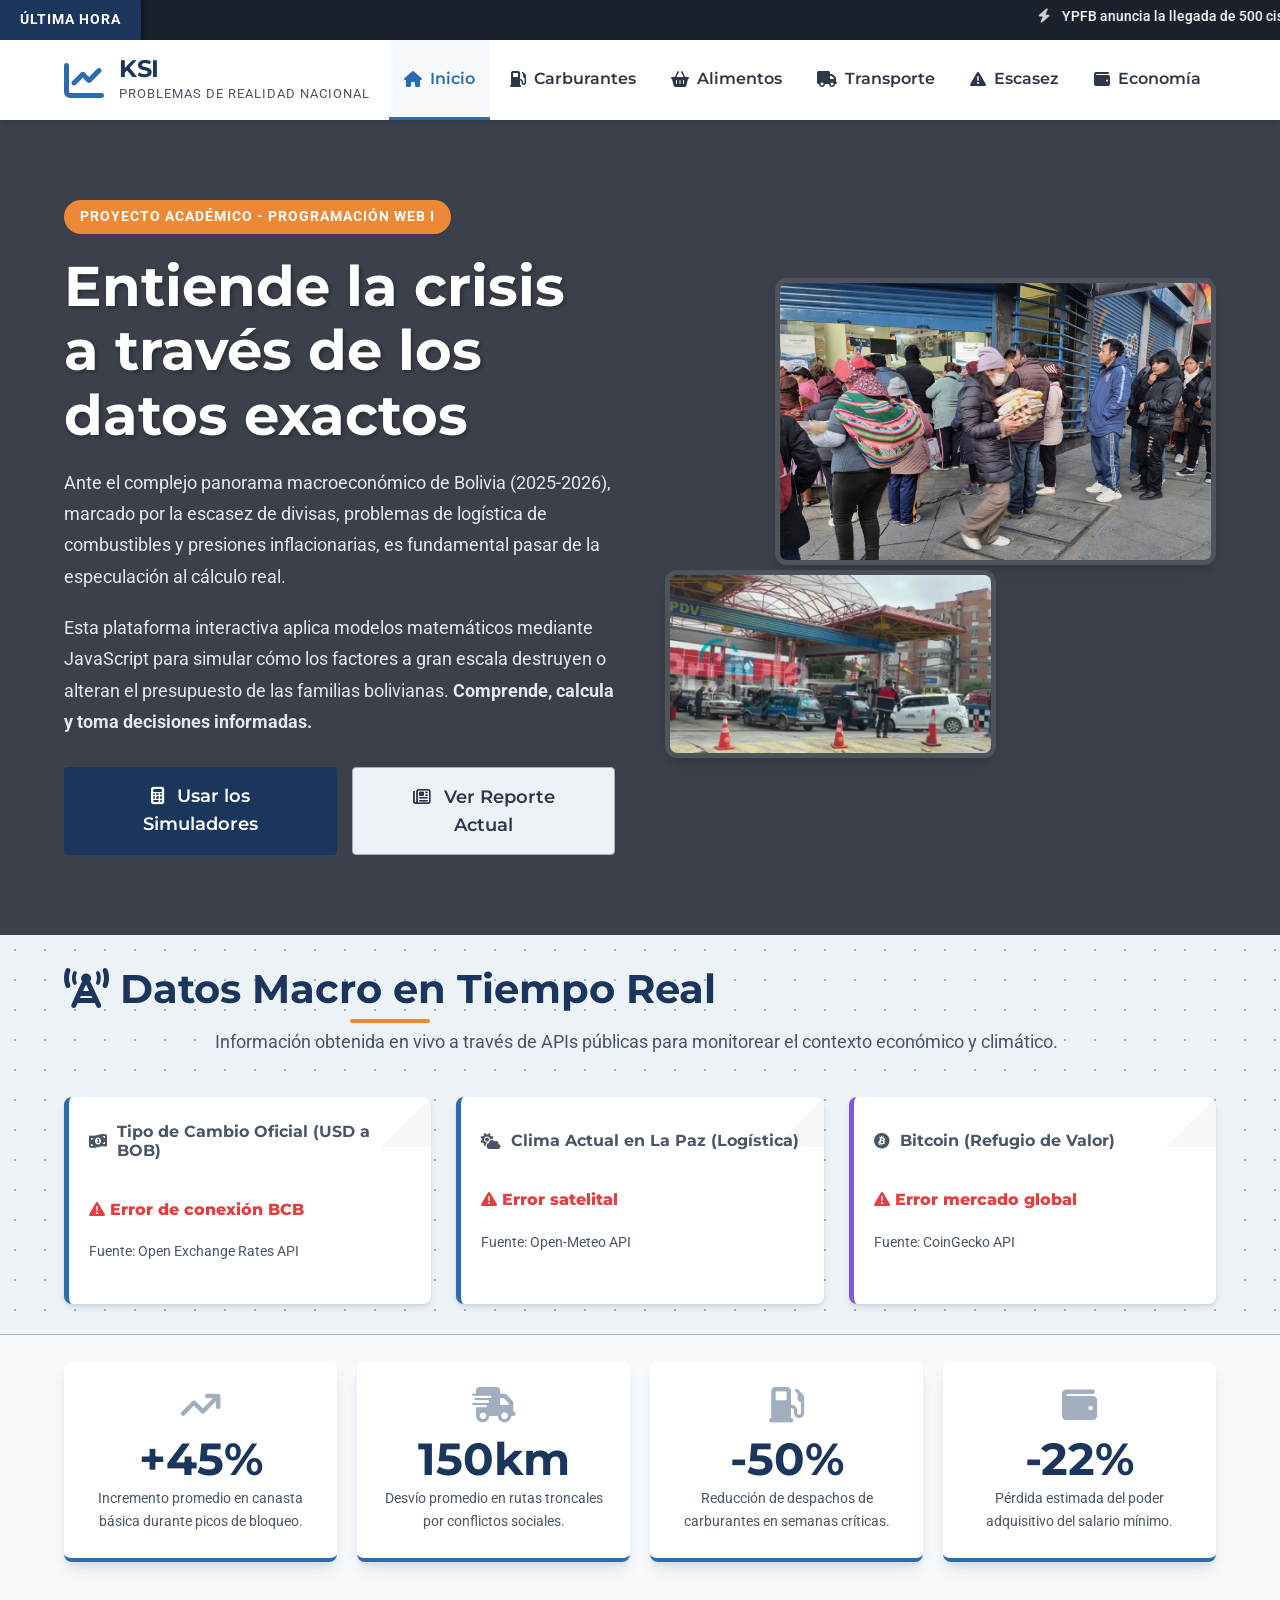
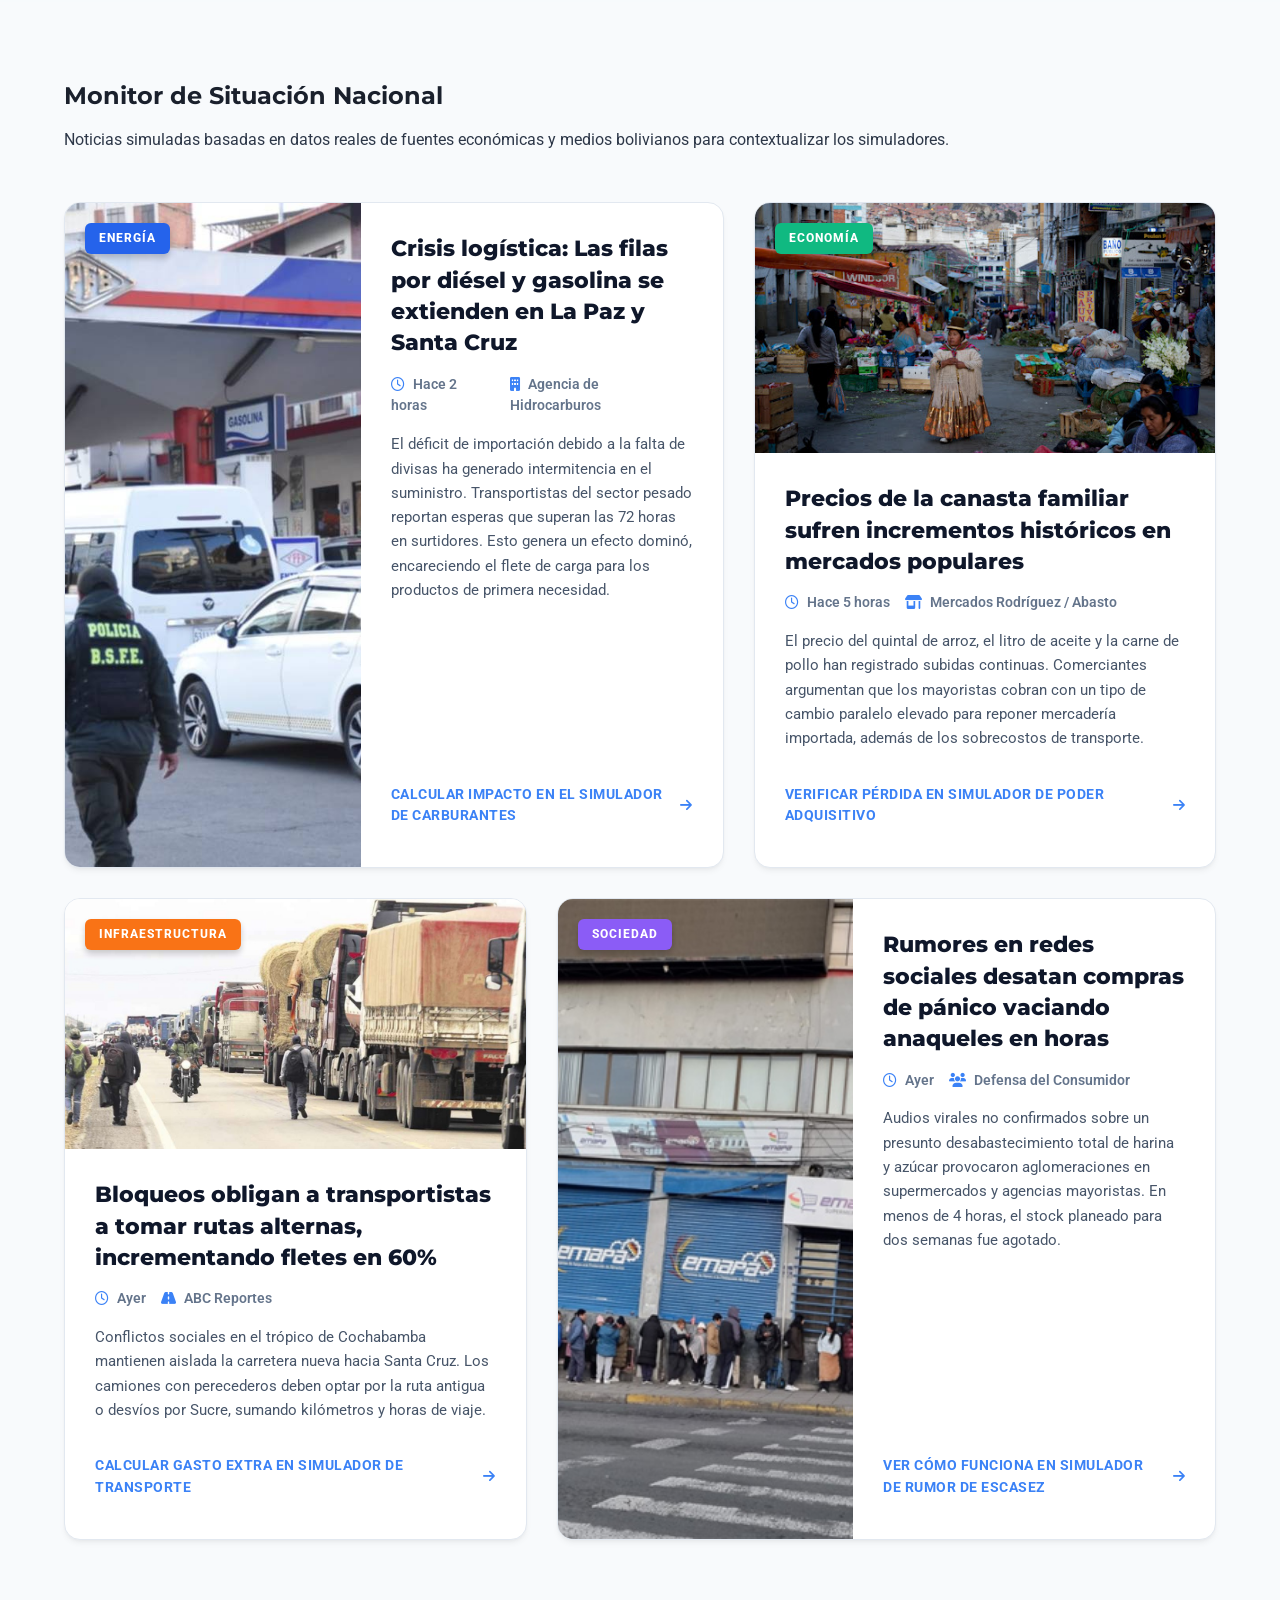
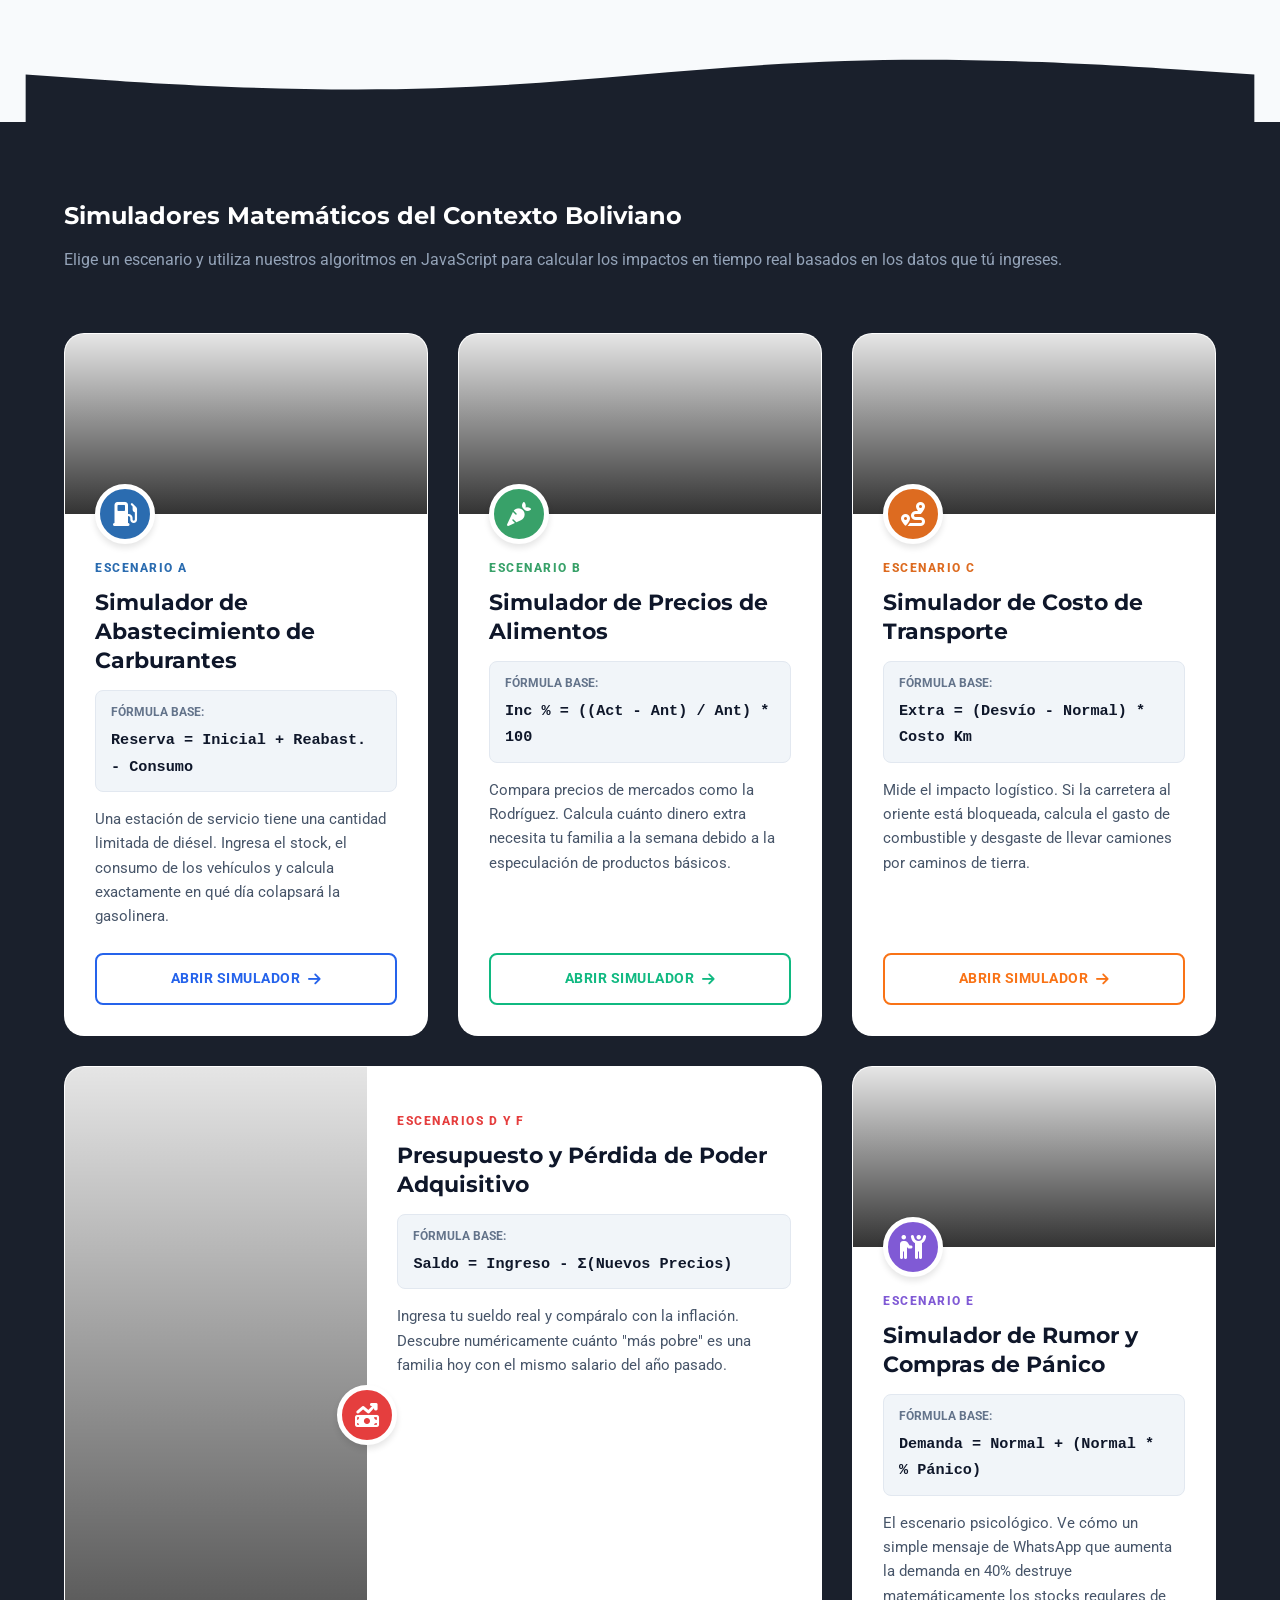
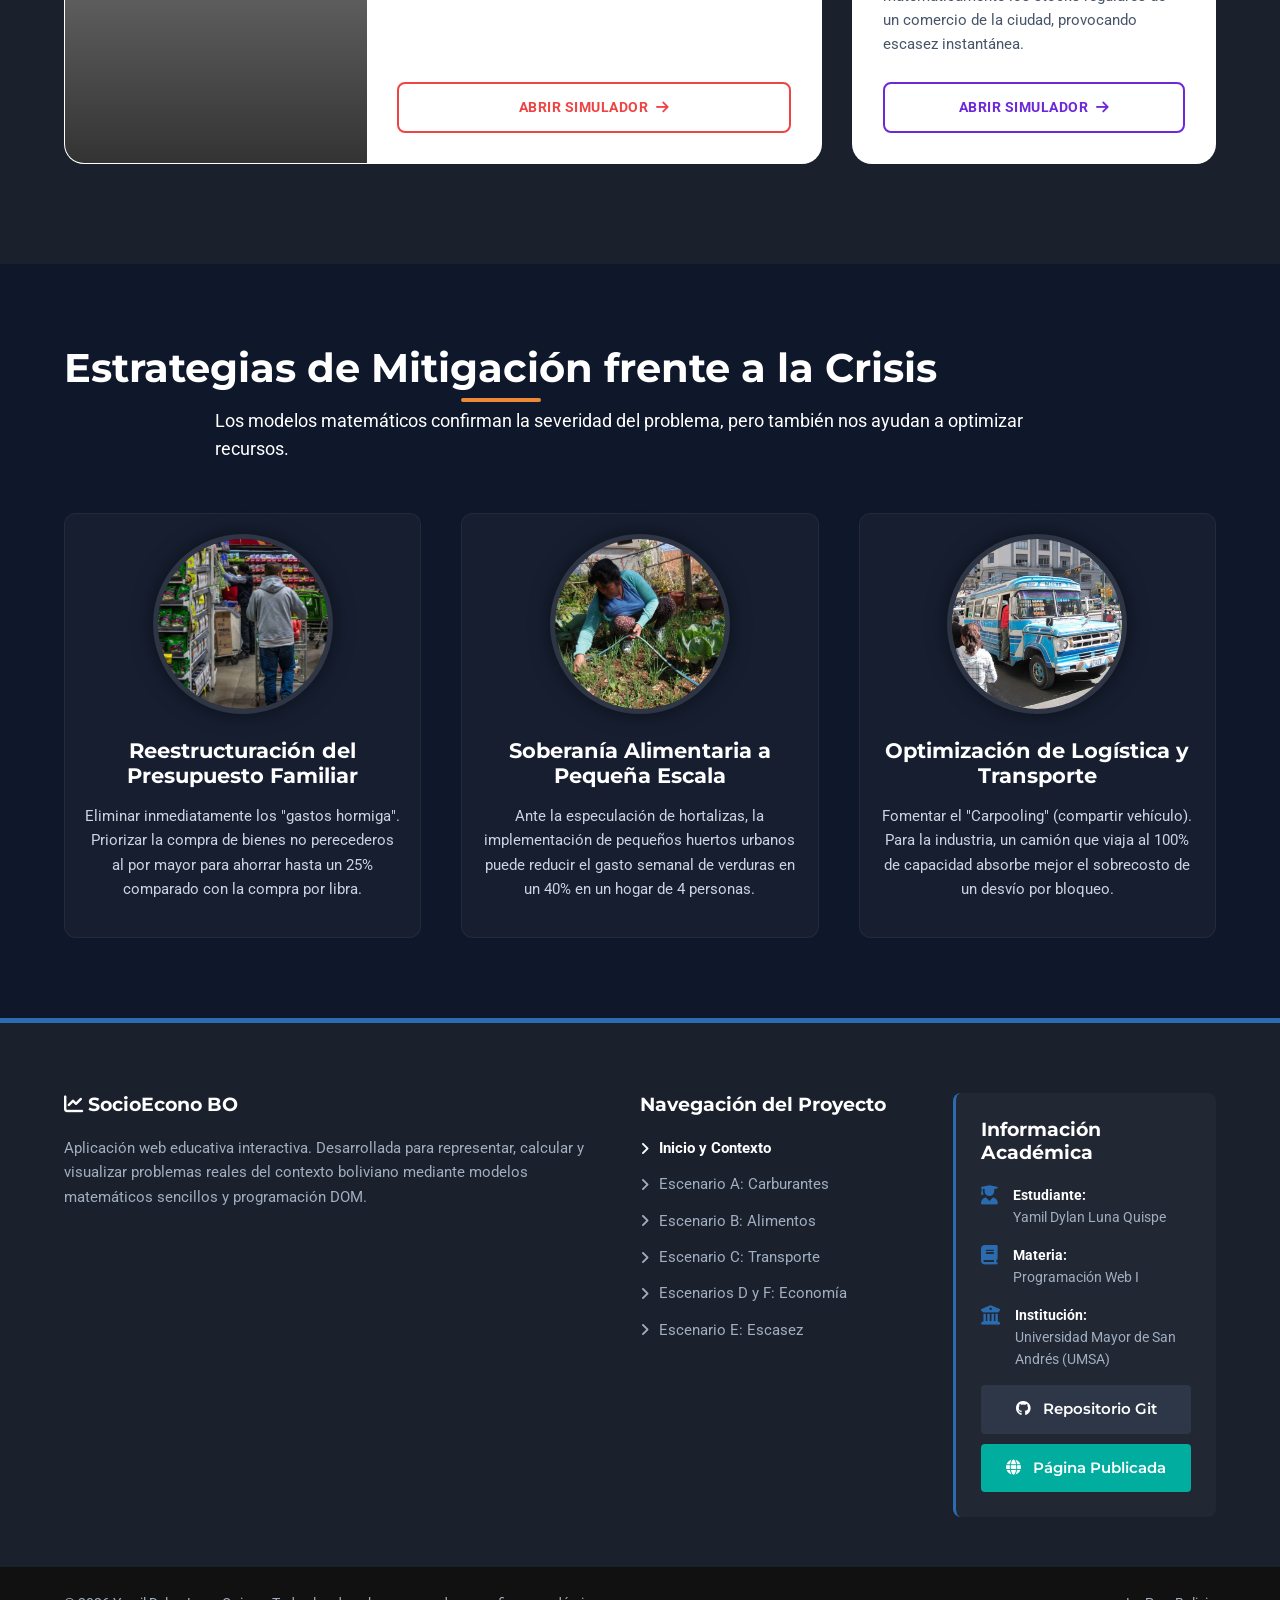
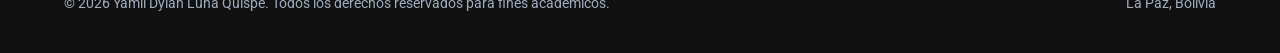
==== index.html @ ad75c2e4 "CODIGO KSI" ====
<!DOCTYPE html>
<html lang="es">
<head>
    <meta charset="UTF-8">
    <meta name="viewport" content="width=device-width, initial-scale=1.0">
    <title>KatariSocioInforma BO | Monitor y Simulador de Crisis Bolivia</title>
    
    <link rel="preconnect" href="https://fonts.googleapis.com">
    <link rel="preconnect" href="https://fonts.gstatic.com" crossorigin>
    <link href="https://fonts.googleapis.com/css2?family=Montserrat:wght@400;600;700;800&family=Roboto:wght@300;400;500;700&display=swap" rel="stylesheet">
    
    <link rel="stylesheet" href="https://cdnjs.cloudflare.com/ajax/libs/font-awesome/6.4.0/css/all.min.css">
    
    <link rel="stylesheet" href="css/estilos.css">
</head>
<body class="bg-fondo-claro">

    <div class="ticker-noticias">
        <div class="ticker-titulo">ÚLTIMA HORA</div>
        <div class="ticker-contenido">
            <marquee behavior="scroll" direction="left" scrollamount="6">
                <span class="ticker-item"><i class="fa-solid fa-bolt"></i> YPFB anuncia la llegada de 500 cisternas en las próximas 48 horas para abastecer el eje troncal.</span>
                <span class="ticker-item"><i class="fa-solid fa-arrow-trend-up"></i> El precio del quintal de arroz supera los 400 Bs en mercados de Santa Cruz y Cochabamba.</span>
                <span class="ticker-item"><i class="fa-solid fa-road-barrier"></i> Reportan 3 puntos de bloqueo en la ruta nueva a Cochabamba, transporte pesado busca desvíos.</span>
                <span class="ticker-item"><i class="fa-solid fa-money-bill-transfer"></i> Brecha cambiaria afecta importación de insumos médicos y tecnológicos en La Paz.</span>
            </marquee>
        </div>
    </div>

    <header class="header-principal">
        <div class="contenedor header-grid">
            <div class="logo-container">
                <i class="fa-solid fa-chart-line logo-icon"></i>
                <div class="logo-text">
                    <h1>KSI</h1>
                    <span>Problemas de Realidad Nacional</span>
                </div>
            </div>
            
            <nav class="nav-principal">
                <button class="menu-toggle" id="menuToggle" aria-label="Abrir menú">
                    <i class="fa-solid fa-bars"></i>
                </button>
                <ul class="nav-lista" id="navLista">
                    <li><a href="index.html" class="activo"><i class="fa-solid fa-house"></i> Inicio</a></li>
                    <li><a href="carburantes.html"><i class="fa-solid fa-gas-pump"></i> Carburantes</a></li>
                    <li><a href="alimentos.html"><i class="fa-solid fa-basket-shopping"></i> Alimentos</a></li>
                    <li><a href="transporte.html"><i class="fa-solid fa-truck"></i> Transporte</a></li>
                    <li><a href="escasez.html"><i class="fa-solid fa-triangle-exclamation"></i> Escasez</a></li>
                    <li><a href="poder_adquisitivo.html"><i class="fa-solid fa-wallet"></i> Economía</a></li>
                </ul>
            </nav>
        </div>
    </header>

    <main>
        <section class="hero-section hero-parallax">
            <div class="hero-overlay"></div>
            <div class="contenedor hero-content">
                <div class="hero-texto text-blanco">
                    <span class="tag-alerta">Proyecto Académico - Programación Web I</span>
                    <h2 class="titulo-gigante">Entiende la crisis a través de los datos exactos</h2>
                    <p class="hero-descripcion">Ante el complejo panorama macroeconómico de Bolivia (2025-2026), marcado por la escasez de divisas, problemas de logística de combustibles y presiones inflacionarias, es fundamental pasar de la especulación al cálculo real.</p>
                    <p class="hero-descripcion">Esta plataforma interactiva aplica modelos matemáticos mediante JavaScript para simular cómo los factores a gran escala destruyen o alteran el presupuesto de las familias bolivianas. <strong>Comprende, calcula y toma decisiones informadas.</strong></p>
                    <div class="hero-botones">
                        <a href="#simuladores" class="btn btn-primario btn-lg"><i class="fa-solid fa-calculator"></i> Usar los Simuladores</a>
                        <a href="#noticias" class="btn btn-secundario btn-lg"><i class="fa-regular fa-newspaper"></i> Ver Reporte Actual</a>
                    </div>
                </div>
                <div class="hero-imagen-compuesta">
                    <img src="img/filasmercados.jpg" alt="filas por alimentos" class="img-hero-principal shadow-lg">
                    <img src="img/filasgasolina.png" alt="Fias de Gasolina" class="img-hero-secundaria shadow-lg">
                </div>
            </div>
        </section>

        <section class="api-section bg-gris-claro py-30">
            <div class="contenedor">
                <div class="section-header">
                    <h2 class="titulo-seccion"><i class="fa-solid fa-tower-cell"></i> Datos Macro en Tiempo Real</h2>
                    <p class="subtitulo-seccion">Información obtenida en vivo a través de APIs públicas para monitorear el contexto económico y climático.</p>
                </div>
                
                <div class="api-dashboard">
                    <div class="api-card" style="border-left-color: var(--color-secundario);">
                        <h4><i class="fa-solid fa-money-bill-1-wave"></i> Tipo de Cambio Oficial (USD a BOB)</h4>
                        <div id="api-divisa" class="api-data" style="color: var(--color-primario);">
                            <span class="api-loading"><i class="fa-solid fa-spinner fa-spin"></i> Conectando con el mercado...</span>
                        </div>
                        <p class="text-small text-muted mt-10">Fuente: Open Exchange Rates API</p>
                    </div>

                    <div class="api-card" style="border-left-color: var(--color-secundario);">
                        <h4><i class="fa-solid fa-cloud-sun"></i> Clima Actual en La Paz (Logística)</h4>
                        <div id="api-clima-lapaz" class="api-data" style="color: var(--color-primario);">
                            <span class="api-loading"><i class="fa-solid fa-spinner fa-spin"></i> Consultando estación...</span>
                        </div>
                        <p class="text-small text-muted mt-10">Fuente: Open-Meteo API</p>
                    </div>

                    <div class="api-card" style="border-left-color: var(--color-escasez);">
                        <h4><i class="fa-brands fa-bitcoin"></i> Bitcoin (Refugio de Valor)</h4>
                        <div id="api-oro" class="api-data" style="color: var(--color-escasez);">
                            <span class="api-loading"><i class="fa-solid fa-spinner fa-spin"></i> Obteniendo cotización...</span>
                        </div>
                        <p class="text-small text-muted mt-10">Fuente: CoinGecko API</p>
                    </div>
                </div>
            </div>
        </section>
        <br>
        <br>
        <br>

        <section class="estadisticas-section">
            <div class="contenedor grid-estadisticas">
                <div class="stat-card">
                    <i class="fa-solid fa-arrow-trend-up stat-icon"></i>
                    <h3 class="stat-numero">+45%</h3>
                    <p class="stat-texto">Incremento promedio en canasta básica durante picos de bloqueo.</p>
                </div>
                <div class="stat-card">
                    <i class="fa-solid fa-truck-fast stat-icon"></i>
                    <h3 class="stat-numero">150km</h3>
                    <p class="stat-texto">Desvío promedio en rutas troncales por conflictos sociales.</p>
                </div>
                <div class="stat-card">
                    <i class="fa-solid fa-gas-pump stat-icon"></i>
                    <h3 class="stat-numero">-50%</h3>
                    <p class="stat-texto">Reducción de despachos de carburantes en semanas críticas.</p>
                </div>
                <div class="stat-card">
                    <i class="fa-solid fa-wallet stat-icon"></i>
                    <h3 class="stat-numero">-22%</h3>
                    <p class="stat-texto">Pérdida estimada del poder adquisitivo del salario mínimo.</p>
                </div>
            </div>
        </section>

        <section id="noticias" class="seccion-noticias-global">
            <div class="contenedor">
                <div class="section-header center-text">
                    <h2 class="titulo-seccion-noticias">Monitor de Situación Nacional</h2>
                    <p class="subtitulo-seccion-noticias">Noticias simuladas basadas en datos reales de fuentes económicas y medios bolivianos para contextualizar los simuladores.</p>
                </div>

                <div class="grid-noticias-index">
                    <article class="card-noticia-index">
                        <div class="noticia-img-wrapper">
                            <img src="img/combustible_filas.jpg" alt="Filas en gasolineras">
                            <span class="badge-noticia badge-energia">Energía</span>
                        </div>
                        <div class="noticia-content-wrapper">
                            <h3 class="noticia-titulo">Crisis logística: Las filas por diésel y gasolina se extienden en La Paz y Santa Cruz</h3>
                            <div class="noticia-meta">
                                <span><i class="fa-regular fa-clock"></i> Hace 2 horas</span>
                                <span><i class="fa-solid fa-building"></i> Agencia de Hidrocarburos</span>
                            </div>
                            <p class="noticia-extracto">El déficit de importación debido a la falta de divisas ha generado intermitencia en el suministro. Transportistas del sector pesado reportan esperas que superan las 72 horas en surtidores. Esto genera un efecto dominó, encareciendo el flete de carga para los productos de primera necesidad.</p>
                            <a href="carburantes.html" class="noticia-link-accion">Calcular impacto en el Simulador de Carburantes <i class="fa-solid fa-arrow-right"></i></a>
                        </div>
                    </article>

                    <article class="card-noticia-index">
                        <div class="noticia-img-wrapper">
                            <img src="img/mercados.jpg" alt="Mercados y alimentos">
                            <span class="badge-noticia badge-economia">Economía</span>
                        </div>
                        <div class="noticia-content-wrapper">
                            <h3 class="noticia-titulo">Precios de la canasta familiar sufren incrementos históricos en mercados populares</h3>
                            <div class="noticia-meta">
                                <span><i class="fa-regular fa-clock"></i> Hace 5 horas</span>
                                <span><i class="fa-solid fa-shop"></i> Mercados Rodríguez / Abasto</span>
                            </div>
                            <p class="noticia-extracto">El precio del quintal de arroz, el litro de aceite y la carne de pollo han registrado subidas continuas. Comerciantes argumentan que los mayoristas cobran con un tipo de cambio paralelo elevado para reponer mercadería importada, además de los sobrecostos de transporte.</p>
                            <a href="poder_adquisitivo.html" class="noticia-link-accion">Verificar pérdida en Simulador de Poder Adquisitivo <i class="fa-solid fa-arrow-right"></i></a>
                        </div>
                    </article>

                    <article class="card-noticia-index">
                        <div class="noticia-img-wrapper">
                            <img src="img/filas_camiones.jpg" alt="Transporte pesado en carretera">
                            <span class="badge-noticia badge-infraestructura">Infraestructura</span>
                        </div>
                        <div class="noticia-content-wrapper">
                            <h3 class="noticia-titulo">Bloqueos obligan a transportistas a tomar rutas alternas, incrementando fletes en 60%</h3>
                            <div class="noticia-meta">
                                <span><i class="fa-regular fa-clock"></i> Ayer</span>
                                <span><i class="fa-solid fa-road"></i> ABC Reportes</span>
                            </div>
                            <p class="noticia-extracto">Conflictos sociales en el trópico de Cochabamba mantienen aislada la carretera nueva hacia Santa Cruz. Los camiones con perecederos deben optar por la ruta antigua o desvíos por Sucre, sumando kilómetros y horas de viaje.</p>
                            <a href="transporte.html" class="noticia-link-accion">Calcular gasto extra en Simulador de Transporte <i class="fa-solid fa-arrow-right"></i></a>
                        </div>
                    </article>

                    <article class="card-noticia-index">
                        <div class="noticia-img-wrapper">
                            <img src="img/filas_emapa.jpg" alt="Compras de supermercado">
                            <span class="badge-noticia badge-sociedad">Sociedad</span>
                        </div>
                        <div class="noticia-content-wrapper">
                            <h3 class="noticia-titulo">Rumores en redes sociales desatan compras de pánico vaciando anaqueles en horas</h3>
                            <div class="noticia-meta">
                                <span><i class="fa-regular fa-clock"></i> Ayer</span>
                                <span><i class="fa-solid fa-users"></i> Defensa del Consumidor</span>
                            </div>
                            <p class="noticia-extracto">Audios virales no confirmados sobre un presunto desabastecimiento total de harina y azúcar provocaron aglomeraciones en supermercados y agencias mayoristas. En menos de 4 horas, el stock planeado para dos semanas fue agotado.</p>
                            <a href="escasez.html" class="noticia-link-accion">Ver cómo funciona en Simulador de Rumor de Escasez <i class="fa-solid fa-arrow-right"></i></a>
                        </div>
                    </article>
                </div>
            </div>
        </section>

        <div class="separador-secciones-onda">
            <svg viewBox="0 0 1440 120" xmlns="http://www.w3.org/2000/svg">
                <path d="M0,64L80,69.3C160,75,320,85,480,80C640,75,800,53,960,48C1120,43,1280,53,1360,58.7L1440,64L1440,120L1360,120C1280,120,1120,120,960,120C800,120,640,120,480,120C320,120,160,120,80,120L0,120Z" fill="#1a202c"></path>
            </svg>
        </div>

        <section id="simuladores" class="seccion-simuladores-global">
            <div class="contenedor">
                <div class="section-header center-text header-simuladores-invertido">
                    <h2 class="titulo-seccion-simuladores">Simuladores Matemáticos del Contexto Boliviano</h2>
                    <p class="subtitulo-seccion-simuladores">Elige un escenario y utiliza nuestros algoritmos en JavaScript para calcular los impactos en tiempo real basados en los datos que tú ingreses.</p>
                </div>

                <div class="grid-simuladores-index">
                    <div class="card-simulador-index hover-azul">
                        <div class="simulador-img-header" style="background-image: url('https://cdn.bolivia.com/sdi/2024/11/13/conoce-que-estaciones-de-servicio-distribuyen-diesel-en-bolivia-1262484.jpg');">
                            <div class="simulador-icono-top bg-azul"><i class="fa-solid fa-gas-pump"></i></div>
                        </div>
                        <div class="simulador-body">
                            <span class="simulador-tag text-azul">Escenario A</span>
                            <h3 class="simulador-titulo">Simulador de Abastecimiento de Carburantes</h3>
                            <div class="simulador-formula">
                                <span>Fórmula base:</span>
                                <code>Reserva = Inicial + Reabast. - Consumo</code>
                            </div>
                            <p class="simulador-descripcion">Una estación de servicio tiene una cantidad limitada de diésel. Ingresa el stock, el consumo de los vehículos y calcula exactamente en qué día colapsará la gasolinera.</p>
                            <a href="carburantes.html" class="btn-simulador-acceder btn-azul-outline">Abrir Simulador <i class="fa-solid fa-arrow-right"></i></a>
                        </div>
                    </div>

                    <div class="card-simulador-index hover-verde">
                        <div class="simulador-img-header" style="background-image: url('https://estaticos.unitel.bo/binrepository/523x299/0c0/0d0/none/246276540/JAMP/imagen-referencial-de-verduras_101-13090091_20250916110644.jpg');">
                            <div class="simulador-icono-top bg-verde"><i class="fa-solid fa-carrot"></i></div>
                        </div>
                        <div class="simulador-body">
                            <span class="simulador-tag text-verde">Escenario B</span>
                            <h3 class="simulador-titulo">Simulador de Precios de Alimentos</h3>
                            <div class="simulador-formula">
                                <span>Fórmula base:</span>
                                <code>Inc % = ((Act - Ant) / Ant) * 100</code>
                            </div>
                            <p class="simulador-descripcion">Compara precios de mercados como la Rodríguez. Calcula cuánto dinero extra necesita tu familia a la semana debido a la especulación de productos básicos.</p>
                            <a href="alimentos.html" class="btn-simulador-acceder btn-verde-outline">Abrir Simulador <i class="fa-solid fa-arrow-right"></i></a>
                        </div>
                    </div>

                    <div class="card-simulador-index hover-naranja">
                        <div class="simulador-img-header" style="background-image: url('https://estaticos.unitel.bo/binrepository/1001x451/117c0/800d450/none/246276540/LSYV/whatsapp-image-2025-10-14-at-06-49_101-13356162_20251014122318.jpg');">
                            <div class="simulador-icono-top bg-naranja"><i class="fa-solid fa-route"></i></div>
                        </div>
                        <div class="simulador-body">
                            <span class="simulador-tag text-naranja">Escenario C</span>
                            <h3 class="simulador-titulo">Simulador de Costo de Transporte</h3>
                            <div class="simulador-formula">
                                <span>Fórmula base:</span>
                                <code>Extra = (Desvío - Normal) * Costo Km</code>
                            </div>
                            <p class="simulador-descripcion">Mide el impacto logístico. Si la carretera al oriente está bloqueada, calcula el gasto de combustible y desgaste de llevar camiones por caminos de tierra.</p>
                            <a href="transporte.html" class="btn-simulador-acceder btn-naranja-outline">Abrir Simulador <i class="fa-solid fa-arrow-right"></i></a>
                        </div>
                    </div>

                    <div class="card-simulador-index hover-rojo">
                        <div class="simulador-img-header" style="background-image: url('https://www.noticiasfides.com/images/news/2019/01/c-3-394149-8D61.jpg');">
                            <div class="simulador-icono-top bg-rojo"><i class="fa-solid fa-money-bill-trend-up"></i></div>
                        </div>
                        <div class="simulador-body">
                            <span class="simulador-tag text-rojo">Escenarios D y F</span>
                            <h3 class="simulador-titulo">Presupuesto y Pérdida de Poder Adquisitivo</h3>
                            <div class="simulador-formula">
                                <span>Fórmula base:</span>
                                <code>Saldo = Ingreso - Σ(Nuevos Precios)</code>
                            </div>
                            <p class="simulador-descripcion">Ingresa tu sueldo real y compáralo con la inflación. Descubre numéricamente cuánto "más pobre" es una familia hoy con el mismo salario del año pasado.</p>
                            <a href="poder_adquisitivo.html" class="btn-simulador-acceder btn-rojo-outline">Abrir Simulador <i class="fa-solid fa-arrow-right"></i></a>
                        </div>
                    </div>

                    <div class="card-simulador-index hover-rojo">
                        <div class="simulador-img-header" style="background-image: url('https://www.latercera.com/resizer/v2/VGO4B2GKS5GGVD6RCVUH47M3ZA.jpg?auth=5804a7878414ad15d31d6f0ec8e99150f530e80ea8829747188b126ea8962de4&smart=true&width=800&height=450&quality=70');">
                            <div class="simulador-icono-top bg-morado"><i class="fa-solid fa-people-robbery"></i></div>
                        </div>
                        <div class="simulador-body">
                            <span class="simulador-tag text-morado">Escenario E</span>
                            <h3 class="simulador-titulo">Simulador de Rumor y Compras de Pánico</h3>
                            <div class="simulador-formula">
                                <span>Fórmula base:</span>
                                <code>Demanda = Normal + (Normal * % Pánico)</code>
                            </div>
                            <p class="simulador-descripcion">El escenario psicológico. Ve cómo un simple mensaje de WhatsApp que aumenta la demanda en 40% destruye matemáticamente los stocks regulares de un comercio de la ciudad, provocando escasez instantánea.</p>
                            <a href="escasez.html" class="btn-simulador-acceder btn-morado-outline">Abrir Simulador <i class="fa-solid fa-arrow-right"></i></a>
                        </div>
                    </div>
                </div>
            </div>
        </section>

        <section class="soluciones-section bg-oscuro text-blanco">
            <div class="contenedor">
                <div class="section-header center-text">
                    <h2 class="titulo-seccion" style="color: white;">Estrategias de Mitigación frente a la Crisis</h2>
                    <p class="subtitulo-seccion" style="color: white;">Los modelos matemáticos confirman la severidad del problema, pero también nos ayudan a optimizar recursos.</p>
                </div>

                <div class="grid-soluciones-detalladas">
                    <div class="solucion-item">
                        <img src="img/ahorro.png" alt="Planificación financiera" class="img-circular">
                        <h4>Reestructuración del Presupuesto Familiar</h4>
                        <p>Eliminar inmediatamente los "gastos hormiga". Priorizar la compra de bienes no perecederos al por mayor para ahorrar hasta un 25% comparado con la compra por libra.</p>
                    </div>

                    <div class="solucion-item">
                        <img src="img/huertos.jpg" alt="Huerto urbano" class="img-circular">
                        <h4>Soberanía Alimentaria a Pequeña Escala</h4>
                        <p>Ante la especulación de hortalizas, la implementación de pequeños huertos urbanos puede reducir el gasto semanal de verduras en un 40% en un hogar de 4 personas.</p>
                    </div>

                    <div class="solucion-item">
                        <img src="img/transporte_compartido.jpg" alt="Transporte alternativo" class="img-circular">
                        <h4>Optimización de Logística y Transporte</h4>
                        <p>Fomentar el "Carpooling" (compartir vehículo). Para la industria, un camión que viaja al 100% de capacidad absorbe mejor el sobrecosto de un desvío por bloqueo.</p>
                    </div>
                </div>
            </div>
        </section>

    </main>

    <footer class="footer-principal">
        <div class="contenedor footer-grid">
            <div class="footer-columna">
                <div class="logo-text">
                    <h3 class="text-blanco"><i class="fa-solid fa-chart-line"></i> SocioEcono BO</h3>
                </div>
                <p>Aplicación web educativa interactiva. Desarrollada para representar, calcular y visualizar problemas reales del contexto boliviano mediante modelos matemáticos sencillos y programación DOM.</p>
            </div>
            
            <div class="footer-columna">
                <h4 class="text-blanco">Navegación del Proyecto</h4>
                <ul class="footer-links">
                    <li><a href="index.html" style="color: var(--color-index); font-weight: bold;"><i class="fa-solid fa-angle-right"></i> Inicio y Contexto</a></li>
                    <li><a href="carburantes.html"><i class="fa-solid fa-angle-right"></i> Escenario A: Carburantes</a></li>
                    <li><a href="alimentos.html"><i class="fa-solid fa-angle-right"></i> Escenario B: Alimentos</a></li>
                    <li><a href="transporte.html"><i class="fa-solid fa-angle-right"></i> Escenario C: Transporte</a></li>
                    <li><a href="poder_adquisitivo.html"><i class="fa-solid fa-angle-right"></i> Escenarios D y F: Economía</a></li>
                    <li><a href="escasez.html"><i class="fa-solid fa-angle-right"></i> Escenario E: Escasez</a></li>
                </ul>
            </div>
            
            <div class="footer-columna caja-creditos">
                <h4 class="text-blanco">Información Académica</h4>
                <div class="credito-item">
                    <i class="fa-solid fa-user-graduate"></i>
                    <div>
                        <strong class="text-blanco">Estudiante:</strong>
                        <p>Yamil Dylan Luna Quispe</p>
                    </div>
                </div>
                <div class="credito-item">
                    <i class="fa-solid fa-book"></i>
                    <div>
                        <strong class="text-blanco">Materia:</strong>
                        <p>Programación Web I</p>
                    </div>
                </div>
                <div class="credito-item">
                    <i class="fa-solid fa-building-columns"></i>
                    <div>
                        <strong class="text-blanco">Institución:</strong>
                        <p>Universidad Mayor de San Andrés (UMSA)</p>
                    </div>
                </div>
                
                <div class="botones-repo mt-15">
                    <a href="https://github.com/tu-usuario/proyecto-web-crisis" target="_blank" class="btn btn-github"><i class="fa-brands fa-github"></i> Repositorio Git</a>
                    <a href="#" class="btn btn-netlify"><i class="fa-solid fa-globe"></i> Página Publicada</a>
                </div>
            </div>
        </div>
        
        <div class="footer-bottom">
            <div class="contenedor flex-between">
                <p>&copy; 2026 Yamil Dylan Luna Quispe. Todos los derechos reservados para fines académicos.</p>
                <p>La Paz, Bolivia</p>
            </div>
        </div>
    </footer>
    
    <script src="js/script.js"></script>
</body>
</html>
---- css/estilos.css ----
/* ==========================================================================
   1. VARIABLES GLOBALES (Design System)
   ========================================================================== */
:root {
    --color-primario: #1a365d;        
    --color-secundario: #2b6cb0;     
    --color-acento: #ed8936;          
    
    --color-carburantes: #2b6cb0;    
    --color-carburantes-claro: #ebf8ff;
    --color-alimentos: #38a169;       
    --color-alimentos-claro: #f0fff4;
    --color-transporte: #dd6b20;      
    --color-transporte-claro: #fffaf0;
    --color-escasez: #805ad5;         
    --color-escasez-claro: #faf5ff;
    --color-economia: #e53e3e;        
    --color-economia-claro: #fff5f5;

    --color-exito: #38a169;
    --color-peligro: #e53e3e;
    --color-alerta: #d69e2e;
    --color-info: #3182ce;
    
    --color-fondo: #f7fafc;
    --color-blanco: #ffffff;
    --color-gris-claro: #edf2f7;
    --color-gris-medio: #a0aec0;
    --color-gris-oscuro: #4a5568;
    --color-texto: #2d3748;
    --color-negro: #1a202c;

    --fuente-principal: 'Roboto', sans-serif;
    --fuente-titulos: 'Montserrat', sans-serif;
    
    --sombra-sm: 0 1px 2px 0 rgba(0, 0, 0, 0.05);
    --sombra-md: 0 4px 6px -1px rgba(0, 0, 0, 0.1), 0 2px 4px -1px rgba(0, 0, 0, 0.06);
    --sombra-lg: 0 10px 15px -3px rgba(0, 0, 0, 0.1), 0 4px 6px -2px rgba(0, 0, 0, 0.05);
    --sombra-xl: 0 20px 25px -5px rgba(0, 0, 0, 0.1), 0 10px 10px -5px rgba(0, 0, 0, 0.04);
    
    --borde-radius-sm: 4px;
    --borde-radius-md: 8px;
    --borde-radius-lg: 12px;
    --borde-radius-xl: 20px;

    --transicion-rapida: all 0.2s ease;
    --transicion-suave: all 0.3s ease-in-out;
}

/* ==========================================================================
   2. RESET Y TIPOGRAFÍA BASE
   ========================================================================== */
*, *::before, *::after {
    margin: 0;
    padding: 0;
    box-sizing: border-box;
}

html {
    scroll-behavior: smooth;
    font-size: 16px;
}

body {
    font-family: var(--fuente-principal);
    color: var(--color-texto);
    background-color: var(--color-fondo);
    line-height: 1.6;
    overflow-x: hidden;
    -webkit-font-smoothing: antialiased;
    -moz-osx-font-smoothing: grayscale;
}

::selection {
    background-color: var(--color-secundario);
    color: var(--color-blanco);
}

h1, h2, h3, h4, h5, h6 {
    font-family: var(--fuente-titulos);
    color: var(--color-negro);
    font-weight: 700;
    line-height: 1.2;
    margin-bottom: 1rem;
}

p {
    margin-bottom: 1rem;
}

a {
    text-decoration: none;
    color: var(--color-secundario);
    transition: var(--transicion-rapida);
}

a:hover {
    color: var(--color-primario);
}

ul {
    list-style: none;
}

img {
    max-width: 100%;
    height: auto;
    display: block;
}

code {
    font-family: Consolas, Monaco, 'Andale Mono', monospace;
    background-color: var(--color-gris-claro);
    padding: 2px 6px;
    border-radius: 4px;
    color: var(--color-primario);
    font-size: 0.9em;
}

/* ==========================================================================
   3. UTILIDADES (Helpers)
   ========================================================================== */
.contenedor {
    width: 90%;
    max-width: 1200px;
    margin: 0 auto;
}

/* Alineación y Texto */
.text-center { text-align: center; }
.text-right { text-align: right; }
.text-left { text-align: left; }
.text-blanco { color: var(--color-blanco); }
.text-muted { color: var(--color-gris-oscuro); }
.text-small { font-size: 0.85rem; }
.font-bold { font-weight: 700; }
.text-tachado { text-decoration: line-through; }

/* Espaciados (Margins & Paddings) */
.mt-5 { margin-top: 5px; }
.mt-10 { margin-top: 10px; }
.mt-15 { margin-top: 15px; }
.mt-20 { margin-top: 20px; }
.mt-30 { margin-top: 30px; }
.mt-40 { margin-top: 40px; }
.mb-5 { margin-bottom: 5px; }
.mb-10 { margin-bottom: 10px; }
.mb-15 { margin-bottom: 15px; }
.mb-20 { margin-bottom: 20px; }
.mb-30 { margin-bottom: 30px; }
.mb-40 { margin-bottom: 40px; }
.p-10 { padding: 10px; }
.p-15 { padding: 15px; }
.p-20 { padding: 20px; }
.p-30 { padding: 30px; }
.py-30 { padding: 30px 0; }

/* Colores de Fondo */
.bg-blanco { background-color: var(--color-blanco); }
.bg-claro { background-color: var(--color-gris-claro); }
.bg-oscuro { background-color: var(--color-negro); }
.bg-primario { background-color: var(--color-primario); }

/* Colores Temáticos (Texto) */
.text-azul { color: var(--color-carburantes); }
.text-verde { color: var(--color-alimentos); }
.text-naranja { color: var(--color-transporte); }
.text-morado { color: var(--color-escasez); }
.text-rojo { color: var(--color-economia); }

/* Colores Temáticos (Fondos Claros) */
.bg-azul-claro { background-color: var(--color-carburantes-claro); }
.bg-verde-claro { background-color: var(--color-alimentos-claro); }
.bg-naranja-claro { background-color: var(--color-transporte-claro); }
.bg-morado-claro { background-color: var(--color-escasez-claro); }
.bg-rojo-claro { background-color: var(--color-economia-claro); }

/* Colores Temáticos (Fondos Sólidos) */
.bg-azul { background-color: var(--color-carburantes); }
.bg-verde { background-color: var(--color-alimentos); }
.bg-naranja { background-color: var(--color-transporte); }
.bg-morado { background-color: var(--color-escasez); }
.bg-rojo { background-color: var(--color-economia); }

/* Colores Temáticos (Fondos Oscuros para Hero) */
.bg-azul-oscuro { background-color: #1a365d; }
.bg-verde-oscuro { background-color: #276749; }
.bg-naranja-oscuro { background-color: #c05621; }
.bg-morado-oscuro { background-color: #553c9a; }
.bg-rojo-oscuro { background-color: #9b2c2c; }

/* Estados Semánticos */
.bg-peligro-claro { background-color: #fed7d7; }
.bg-alerta-claro { background-color: #fefcbf; }
.bg-info-claro { background-color: #ebf8ff; }

/* Bordes y Sombras */
.border-radius { border-radius: var(--borde-radius-md); }
.card-sombra { 
    box-shadow: var(--sombra-md); 
    border-radius: var(--borde-radius-lg); 
}
.shadow-sm { box-shadow: var(--sombra-sm); }
.shadow-md { box-shadow: var(--sombra-md); }
.shadow-lg { box-shadow: var(--sombra-lg); }

.border-top-azul { border-top: 4px solid var(--color-carburantes); }
.border-top-verde { border-top: 4px solid var(--color-alimentos); }
.border-top-naranja { border-top: 4px solid var(--color-transporte); }
.border-top-morado { border-top: 4px solid var(--color-escasez); }
.border-top-rojo { border-top: 4px solid var(--color-economia); }
.border-top-dash { border-top: 1px dashed rgba(0,0,0,0.2); }

.img-responsive { width: 100%; height: auto; display: block; }
.img-rounded { border-radius: var(--borde-radius-md); }
.w-100 { width: 100%; }
.d-block { display: block; }
.d-inline-block { display: inline-block; }

/* ==========================================================================
   4. BOTONES E INTERACCIONES
   ========================================================================== */
.btn {
    display: inline-block;
    padding: 12px 24px;
    font-family: var(--fuente-titulos);
    font-weight: 600;
    text-align: center;
    border-radius: var(--borde-radius-sm);
    cursor: pointer;
    border: none;
    transition: var(--transicion-suave);
    font-size: 1rem;
    text-decoration: none;
}

.btn i { margin-right: 8px; }
.btn-block { display: block; width: 100%; }
.btn-lg { padding: 15px 30px; font-size: 1.1rem; }
.btn-pequeno, .btn-secundario-pequeno { padding: 8px 16px; font-size: 0.9rem; }

.btn-primario {
    background-color: var(--color-primario);
    color: var(--color-blanco);
}
.btn-primario:hover {
    background-color: var(--color-secundario);
    box-shadow: var(--sombra-md);
    transform: translateY(-2px);
    color: var(--color-blanco);
}

.btn-secundario {
    background-color: var(--color-gris-claro);
    color: var(--color-texto);
    border: 1px solid var(--color-gris-medio);
}
.btn-secundario:hover {
    background-color: var(--color-gris-medio);
    color: var(--color-blanco);
}

/* Botones Sólidos Temáticos */
.btn-azul { background-color: var(--color-carburantes); color: white; }
.btn-azul:hover { background-color: #1a365d; transform: translateY(-2px); color: white; }

.btn-verde { background-color: var(--color-alimentos); color: white; }
.btn-verde:hover { background-color: #276749; transform: translateY(-2px); color: white; }

.btn-naranja { background-color: var(--color-transporte); color: white; }
.btn-naranja:hover { background-color: #c05621; transform: translateY(-2px); color: white; }

.btn-morado { background-color: var(--color-escasez); color: white; }
.btn-morado:hover { background-color: #553c9a; transform: translateY(-2px); color: white; }

.btn-rojo { background-color: var(--color-economia); color: white; }
.btn-rojo:hover { background-color: #9b2c2c; transform: translateY(-2px); color: white; }

/* Botones Outline Temáticos */
.btn-outline-azul { border: 2px solid var(--color-carburantes); color: var(--color-carburantes); background: transparent; }
.btn-outline-azul:hover { background: var(--color-carburantes); color: white; }

.btn-outline-verde { border: 2px solid var(--color-alimentos); color: var(--color-alimentos); background: transparent; }
.btn-outline-verde:hover { background: var(--color-alimentos); color: white; }

.btn-outline-naranja { border: 2px solid var(--color-transporte); color: var(--color-transporte); background: transparent; }
.btn-outline-naranja:hover { background: var(--color-transporte); color: white; }

.btn-outline-rojo { border: 2px solid var(--color-economia); color: var(--color-economia); background: transparent; }
.btn-outline-rojo:hover { background: var(--color-economia); color: white; }

/* ==========================================================================
   5. TICKER NOTICIAS (Última Hora Marquee)
   ========================================================================== */
.ticker-noticias {
    background-color: var(--color-negro);
    color: var(--color-blanco);
    display: flex;
    align-items: center;
    height: 40px;
    font-size: 0.9rem;
    overflow: hidden;
}

.ticker-titulo {
    background-color: var(--color-primario); /* Color fallback, se sobreescribe inline */
    padding: 0 20px;
    height: 100%;
    display: flex;
    align-items: center;
    font-weight: bold;
    white-space: nowrap;
    z-index: 2;
    box-shadow: 2px 0 5px rgba(0,0,0,0.5);
    text-transform: uppercase;
    letter-spacing: 1px;
}

.ticker-contenido {
    flex-grow: 1;
    overflow: hidden;
}

.ticker-item {
    margin-right: 50px;
    font-weight: 500;
}

.ticker-item i {
    color: var(--color-blanco);
    margin-right: 8px;
    opacity: 0.8;
}

/* ==========================================================================
   6. CABECERA Y NAVEGACIÓN (Header)
   ========================================================================== */
.header-principal {
    background-color: var(--color-blanco);
    box-shadow: var(--sombra-md);
    position: sticky;
    top: 0;
    z-index: 1000;
}

.header-grid {
    display: flex;
    justify-content: space-between;
    align-items: center;
    height: 80px;
}

.logo-container {
    display: flex;
    align-items: center;
    gap: 15px;
}

.logo-icon {
    font-size: 2.5rem;
    color: var(--color-secundario);
}

.logo-text h1 {
    margin: 0;
    font-size: 1.5rem;
    color: var(--color-primario);
    letter-spacing: -0.5px;
}

.logo-text span {
    font-size: 0.8rem;
    color: var(--color-gris-oscuro);
    display: block;
    text-transform: uppercase;
    letter-spacing: 1px;
}

.nav-principal {
    height: 100%;
}

.nav-lista {
    display: flex;
    height: 100%;
    align-items: center;
    gap: 5px;
}

.nav-lista li {
    height: 100%;
}

.nav-lista a {
    display: flex;
    align-items: center;
    gap: 8px;
    padding: 0 15px;
    height: 100%;
    color: var(--color-texto);
    font-weight: 600;
    font-family: var(--fuente-titulos);
    border-bottom: 3px solid transparent;
}

.nav-lista a:hover, .nav-lista a.activo {
    color: var(--color-secundario);
    border-bottom: 3px solid var(--color-secundario);
    background-color: var(--color-fondo);
}

.menu-toggle {
    display: none;
    background: none;
    border: none;
    font-size: 1.8rem;
    color: var(--color-primario);
    cursor: pointer;
    transition: var(--transicion-rapida);
}

.menu-toggle:focus {
    outline: none;
}

/* ==========================================================================
   7. SECCIÓN HERO (Index y Páginas Internas)
   ========================================================================== */
.hero-section {
    padding: 80px 0;
    background: linear-gradient(135deg, var(--color-fondo) 0%, var(--color-gris-claro) 100%);
    overflow: hidden;
}

.hero-parallax {
    position: relative;
    background-image: url('https://images.unsplash.com/photo-1529400971008-f566de0e6dfc?ixlib=rb-4.0.3&auto=format&fit=crop&w=1920&q=80');
    background-attachment: fixed;
    background-position: center;
    background-repeat: no-repeat;
    background-size: cover;
}

.hero-overlay {
    position: absolute;
    top: 0; left: 0; width: 100%; height: 100%;
    background-color: rgba(26, 32, 44, 0.85); /* Tinte oscuro */
    z-index: 1;
}

.hero-content {
    display: grid;
    grid-template-columns: 1fr 1fr;
    gap: 50px;
    align-items: center;
    position: relative;
    z-index: 2;
}

.tag-alerta {
    display: inline-block;
    background-color: var(--color-acento);
    color: white;
    padding: 6px 16px;
    border-radius: 20px;
    font-size: 0.85rem;
    font-weight: bold;
    margin-bottom: 20px;
    text-transform: uppercase;
    letter-spacing: 1px;
    box-shadow: var(--sombra-sm);
}

.titulo-gigante {
    font-size: 3.5rem;
    line-height: 1.15;
    margin-bottom: 20px;
    color: var(--color-blanco);
    text-shadow: 2px 2px 4px rgba(0,0,0,0.3);
}

.hero-descripcion {
    font-size: 1.15rem;
    color: #e2e8f0;
    margin-bottom: 20px;
    line-height: 1.7;
}

.hero-botones {
    display: flex;
    gap: 15px;
    margin-top: 30px;
}

.hero-imagen-compuesta {
    position: relative;
    height: 500px;
}

.img-hero-principal {
    width: 80%;
    border-radius: var(--borde-radius-lg);
    position: absolute;
    right: 0;
    top: 0;
    border: 5px solid rgba(255,255,255,0.1);
    z-index: 2;
}

.img-hero-secundaria {
    width: 60%;
    border-radius: var(--borde-radius-lg);
    position: absolute;
    left: 0;
    bottom: 20px;
    border: 5px solid rgba(255,255,255,0.1);
    z-index: 3;
}

/* Hero para páginas internas */
.hero-interno {
    padding: 60px 0;
    text-align: center;
    box-shadow: inset 0 -5px 10px rgba(0,0,0,0.1);
}

.hero-interno-flex {
    max-width: 800px;
    margin: 0 auto;
}

.hero-interno h2 {
    font-size: 2.8rem;
    color: var(--color-blanco);
    margin-bottom: 15px;
    text-shadow: 1px 1px 3px rgba(0,0,0,0.3);
}

.hero-interno h2 i {
    opacity: 0.8;
    margin-right: 12px;
}

.hero-interno p {
    font-size: 1.1rem;
    opacity: 0.9;
    line-height: 1.6;
}

/* ==========================================================================
   8. ESTADÍSTICAS RÁPIDAS (Index)
   ========================================================================== */
.estadisticas-section {
    position: relative;
    z-index: 10;
    margin-top: -50px;
    padding-bottom: 40px;
}

.grid-estadisticas {
    display: grid;
    grid-template-columns: repeat(4, 1fr);
    gap: 20px;
}

.stat-card {
    background-color: var(--color-blanco);
    padding: 25px;
    border-radius: var(--borde-radius-md);
    box-shadow: var(--sombra-lg);
    text-align: center;
    border-bottom: 4px solid var(--color-secundario);
    transition: var(--transicion-rapida);
}

.stat-card:hover {
    transform: translateY(-5px);
    box-shadow: var(--sombra-xl);
}

.stat-icon {
    font-size: 2.2rem;
    color: var(--color-gris-medio);
    margin-bottom: 15px;
}

.stat-numero {
    font-size: 2.8rem;
    color: var(--color-primario);
    margin-bottom: 5px;
    line-height: 1;
}

.stat-texto {
    font-size: 0.9rem;
    color: var(--color-gris-oscuro);
    margin: 0;
}

/* ==========================================================================
   9. WIDGETS DE APIs EN TIEMPO REAL
   ========================================================================== */
.api-section {
    border-bottom: 1px solid var(--color-gris-medio);
    background-image: radial-gradient(var(--color-gris-medio) 1px, transparent 1px);
    background-size: 30px 30px;
    background-color: var(--color-gris-claro);
}

.api-dashboard {
    display: grid;
    grid-template-columns: repeat(auto-fit, minmax(280px, 1fr));
    gap: 25px;
    margin-top: 25px;
}

.api-card {
    background: var(--color-blanco);
    padding: 25px 20px;
    border-radius: var(--borde-radius-md);
    box-shadow: var(--sombra-md);
    border-left: 5px solid var(--color-primario); /* Fallback, se sobreescribe */
    display: flex;
    flex-direction: column;
    justify-content: center;
    transition: var(--transicion-rapida);
    position: relative;
    overflow: hidden;
}

.api-card::after {
    content: '';
    position: absolute;
    top: 0; right: 0;
    width: 50px; height: 50px;
    background: linear-gradient(135deg, transparent 50%, rgba(0,0,0,0.03) 50%);
}

.api-card:hover {
    transform: translateY(-3px);
    box-shadow: var(--sombra-lg);
}

.api-card h4 { 
    font-size: 1rem; 
    color: var(--color-gris-oscuro); 
    margin-bottom: 15px; 
    display: flex;
    align-items: center;
    gap: 10px;
}

.api-data { 
    font-size: 2.2rem; 
    font-weight: 800; 
    color: var(--color-primario); 
    font-family: var(--fuente-titulos);
}

.api-loading { 
    color: var(--color-gris-medio); 
    font-style: italic; 
    font-size: 0.9rem; 
    font-weight: 400;
}

/* ==========================================================================
   10. CONTEXTO, NOTICIAS Y ARTÍCULOS DETALLADOS
   ========================================================================== */
.section-header {
    margin-bottom: 40px;
}

.titulo-seccion {
    font-size: 2.5rem;
    color: var(--color-primario);
    position: relative;
    display: inline-block;
    margin-bottom: 15px;
}

.titulo-seccion::after {
    content: '';
    position: absolute;
    bottom: -10px;
    left: 50%;
    transform: translateX(-50%);
    width: 80px;
    height: 4px;
    background-color: var(--color-acento);
    border-radius: 2px;
}

.subtitulo-seccion {
    font-size: 1.1rem;
    color: var(--color-gris-oscuro);
    max-width: 850px;
    margin: 0 auto;
    line-height: 1.6;
}

/* Artículos (Páginas de Simuladores) */
.articulo-detallado {
    border: 1px solid rgba(0,0,0,0.05);
}

.articulo-header {
    margin-bottom: 25px;
    border-bottom: 1px solid var(--color-gris-claro);
    padding-bottom: 15px;
}

.articulo-header h3 {
    font-size: 2.2rem;
    margin-top: 15px;
    color: var(--color-negro);
    letter-spacing: -0.5px;
}

.fecha-articulo {
    color: var(--color-gris-medio);
    font-style: italic;
    font-size: 0.9rem;
}

.grid-2-columnas {
    display: grid;
    grid-template-columns: 1.5fr 1fr;
    gap: 40px;
}

.texto-principal p {
    font-size: 1.05rem;
    line-height: 1.7;
    margin-bottom: 1.2rem;
    color: #334155;
}

/* Citas y Destacados */
.cita-destacada {
    padding: 20px 20px 20px 60px;
    border-left: 5px solid var(--color-gris-medio);
    background-color: var(--color-fondo);
    font-style: italic;
    font-size: 1.15rem;
    color: var(--color-negro);
    position: relative;
    margin: 30px 0;
    border-radius: 0 var(--borde-radius-md) var(--borde-radius-md) 0;
    box-shadow: inset 0 0 10px rgba(0,0,0,0.02);
}

.cita-destacada i.fa-quote-left {
    position: absolute;
    left: 20px;
    top: 25px;
    font-size: 1.8rem;
    color: var(--color-gris-medio);
    opacity: 0.5;
}

.info-box {
    padding: 20px;
    border-radius: var(--borde-radius-md);
    border: 1px solid rgba(0,0,0,0.05);
}

.info-box h4 {
    margin-bottom: 10px;
    display: flex;
    align-items: center;
    gap: 10px;
    font-size: 1.1rem;
}

/* Grid Noticias Index y Relacionadas */
.noticias-section {
    padding: 60px 0;
}

.grid-noticias-extendido {
    display: grid;
    grid-template-columns: repeat(2, 1fr);
    gap: 30px;
    margin-top: 40px;
}

.card-noticia-larga {
    background: var(--color-blanco);
    border-radius: var(--borde-radius-md);
    overflow: hidden;
    box-shadow: var(--sombra-md);
    display: flex;
    flex-direction: column;
    transition: var(--transicion-suave);
    border: 1px solid rgba(0,0,0,0.05);
}

.card-noticia-larga:hover {
    box-shadow: var(--sombra-xl);
    transform: translateY(-5px);
}

.card-img-larga {
    position: relative;
    height: 220px;
    overflow: hidden;
}

.card-img-larga img {
    width: 100%;
    height: 100%;
    object-fit: cover;
    transition: transform 0.5s ease;
}

.card-noticia-larga:hover .card-img-larga img {
    transform: scale(1.08);
}

.badge-categoria {
    position: absolute;
    top: 15px;
    left: 15px;
    padding: 6px 14px;
    border-radius: 20px;
    font-size: 0.8rem;
    font-weight: bold;
    color: white;
    z-index: 2;
    text-transform: uppercase;
    letter-spacing: 0.5px;
    box-shadow: var(--sombra-sm);
}

.categoria-peligro { background-color: var(--color-peligro); }
.categoria-alerta { background-color: var(--color-alerta); color: #1a202c; }
.categoria-info { background-color: var(--color-info); }

.card-body-largo {
    padding: 25px;
    display: flex;
    flex-direction: column;
    flex-grow: 1;
}

.card-body-largo h3 {
    font-size: 1.35rem;
    margin-bottom: 12px;
    line-height: 1.3;
}

.meta-noticia {
    display: flex;
    gap: 15px;
    font-size: 0.85rem;
    color: var(--color-gris-medio);
    margin-bottom: 15px;
    font-weight: 500;
}

.meta-noticia i { margin-right: 5px; }

.card-body-largo p {
    color: var(--color-gris-oscuro);
    margin-bottom: 20px;
    flex-grow: 1;
    font-size: 0.95rem;
}

.link-simulador {
    font-weight: 700;
    display: flex;
    align-items: center;
    gap: 8px;
    margin-top: auto;
    font-size: 0.95rem;
}

.link-simulador i {
    transition: transform 0.2s;
}

.link-simulador:hover i {
    transform: translateX(5px);
}

/* ==========================================================================
   11. MENÚ PRINCIPAL DE SIMULADORES (Grid Cards)
   ========================================================================== */
.simuladores-section {
    padding: 80px 0;
    background-color: var(--color-blanco);
    border-top: 1px solid var(--color-gris-claro);
}

.grid-modulos-complejo {
    display: grid;
    grid-template-columns: repeat(3, 1fr);
    gap: 35px;
    margin-top: 50px;
}

.modulo-tarjeta {
    background: var(--color-fondo);
    border-radius: var(--borde-radius-lg);
    overflow: hidden;
    box-shadow: var(--sombra-md);
    transition: var(--transicion-suave);
    position: relative;
    display: flex;
    flex-direction: column;
    border: 1px solid rgba(0,0,0,0.05);
}

.modulo-tarjeta:hover {
    transform: translateY(-10px);
    box-shadow: var(--sombra-xl);
}

.modulo-header {
    height: 160px;
    position: relative;
    background-size: cover;
    background-position: center;
}

.modulo-header::before {
    content: '';
    position: absolute;
    top: 0; left: 0; width: 100%; height: 100%;
    background: linear-gradient(to bottom, rgba(0,0,0,0.2) 0%, rgba(0,0,0,0.6) 100%);
}

.img-carburantes { background-image: url('https://images.unsplash.com/photo-1545652985-780970bb2a78?ixlib=rb-4.0.3&auto=format&fit=crop&w=600&q=80'); }
.img-alimentos { background-image: url('https://images.unsplash.com/photo-1542838132-92c53300491e?ixlib=rb-4.0.3&auto=format&fit=crop&w=600&q=80'); }
.img-transporte { background-image: url('https://images.unsplash.com/photo-1582490216447-790100f75747?ixlib=rb-4.0.3&auto=format&fit=crop&w=600&q=80'); }
.img-economia { background-image: url('https://images.unsplash.com/photo-1554224155-8d04cb21cd6c?ixlib=rb-4.0.3&auto=format&fit=crop&w=600&q=80'); }
.img-escasez { background-image: url('https://images.unsplash.com/photo-1584473457406-6240486418e9?ixlib=rb-4.0.3&auto=format&fit=crop&w=600&q=80'); }

.modulo-icono-flotante {
    position: absolute;
    bottom: -35px;
    left: 30px;
    width: 70px;
    height: 70px;
    border-radius: 50%;
    display: flex;
    align-items: center;
    justify-content: center;
    font-size: 1.8rem;
    color: white;
    border: 5px solid var(--color-fondo);
    z-index: 2;
    box-shadow: var(--sombra-md);
}

.modulo-cuerpo {
    padding: 45px 30px 30px;
    flex-grow: 1;
    display: flex;
    flex-direction: column;
}

.modulo-etiqueta {
    font-size: 0.8rem;
    text-transform: uppercase;
    font-weight: 800;
    color: var(--color-gris-medio);
    letter-spacing: 1.5px;
    margin-bottom: 10px;
}

.modulo-cuerpo h3 {
    font-size: 1.4rem;
    margin-bottom: 15px;
    line-height: 1.3;
}

.modulo-cuerpo code {
    background-color: var(--color-blanco);
    border: 1px solid var(--color-gris-claro);
    padding: 4px 8px;
    border-radius: 4px;
    font-family: monospace;
    font-size: 0.85rem;
    color: var(--color-negro);
    display: inline-block;
    margin-bottom: 10px;
}

.modulo-desc {
    color: var(--color-gris-oscuro);
    margin-top: 10px;
    margin-bottom: 25px;
    flex-grow: 1;
    font-size: 0.95rem;
}

/* Tarjeta destacada (Escenario E) */
.modulo-tarjeta.destacada {
    grid-column: span 3;
    display: grid;
    grid-template-columns: 1fr 2fr;
}

.modulo-tarjeta.destacada .modulo-header {
    height: 100%;
}

.modulo-tarjeta.destacada .modulo-icono-flotante {
    bottom: 50%;
    transform: translateY(50%);
    right: -35px;
    left: auto;
    border-color: var(--color-blanco);
}

.modulo-tarjeta.destacada .modulo-cuerpo {
    padding: 40px;
    background-color: var(--color-blanco);
}

/* ==========================================================================
   12. INTERFAZ DE SIMULADORES (Formularios y Paneles de Resultados)
   ========================================================================== */

/* Bloque de Instrucciones Step-by-Step */
.instrucciones-simulador {
    border-top: 1px solid var(--color-gris-claro);
    border-bottom: 1px solid var(--color-gris-claro);
}

.grid-instrucciones {
    display: grid;
    grid-template-columns: repeat(4, 1fr);
    gap: 20px;
    margin-top: 40px;
}

.instruccion-paso {
    background: var(--color-blanco);
    padding: 30px 20px;
    text-align: center;
    border-radius: var(--borde-radius-md);
    position: relative;
    box-shadow: var(--sombra-sm);
    transition: var(--transicion-rapida);
}

.instruccion-paso:hover {
    box-shadow: var(--sombra-md);
    transform: translateY(-3px);
}

.paso-icono {
    width: 60px;
    height: 60px;
    background-color: var(--color-gris-claro);
    border-radius: 50%;
    display: flex;
    align-items: center;
    justify-content: center;
    font-size: 1.4rem;
    color: var(--color-primario); /* Fallback */
    margin: 0 auto 20px;
    box-shadow: inset 0 0 10px rgba(0,0,0,0.05);
}

.instruccion-paso h4 {
    font-size: 1.15rem;
    margin-bottom: 10px;
}

.instruccion-paso p {
    font-size: 0.9rem;
    color: var(--color-gris-oscuro);
    margin: 0;
    line-height: 1.5;
}

/* Layout del Simulador (Izquierda: Form, Derecha: Resultado) */
.grid-simulador {
    display: grid;
    grid-template-columns: 1fr 1fr;
    gap: 30px;
    align-items: stretch;
}

/* Formulario Estilizado UI */
.formulario-estilizado .form-grupo {
    margin-bottom: 22px;
}

.formulario-estilizado label {
    display: block;
    font-weight: 700;
    margin-bottom: 8px;
    color: var(--color-negro);
    font-family: var(--fuente-titulos);
    font-size: 0.95rem;
}

.formulario-estilizado label i {
    color: var(--color-gris-medio);
    margin-right: 8px;
    width: 16px;
    text-align: center;
}

.formulario-estilizado input[type="number"],
.formulario-estilizado input[type="text"] {
    width: 100%;
    padding: 14px 15px;
    border: 1px solid var(--color-gris-medio);
    border-radius: var(--borde-radius-sm);
    font-family: var(--fuente-principal);
    font-size: 1.05rem;
    transition: var(--transicion-rapida);
    background-color: var(--color-fondo);
    color: var(--color-negro);
}

.formulario-estilizado input:focus {
    outline: none;
    border-color: var(--color-secundario);
    box-shadow: 0 0 0 3px rgba(43, 108, 176, 0.2);
    background-color: var(--color-blanco);
}

/* Validaciones HTML5 Visuales */
.formulario-estilizado input:valid:not(:placeholder-shown) {
    border-color: var(--color-exito);
    background-color: #f0fff4;
}
.formulario-estilizado input:invalid:not(:placeholder-shown) {
    border-color: var(--color-peligro);
    background-color: #fff5f5;
}

.ayuda-input {
    display: block;
    font-size: 0.8rem;
    color: var(--color-gris-oscuro);
    margin-top: 6px;
    font-style: italic;
}

/* Indicadores de Rango (Restricciones Rúbrica) */
.rango-indicador {
    display: inline-block;
    margin-top: 6px;
    font-size: 0.75rem;
    padding: 4px 10px;
    border-radius: 4px;
    font-weight: 600;
    letter-spacing: 0.3px;
}

/* Inputs con ícono a la derecha (Ej. Porcentajes %) */
.input-con-icono {
    position: relative;
}

.input-con-icono input {
    padding-right: 45px;
}

.icono-adicional {
    position: absolute;
    right: 15px;
    top: 50%;
    transform: translateY(-50%);
    color: var(--color-gris-oscuro);
    font-weight: 800;
    font-size: 1.1rem;
}

.grid-2-columnas-form {
    display: grid;
    grid-template-columns: 1fr 1fr;
    gap: 20px;
}

.form-acciones {
    border-top: 1px solid var(--color-gris-claro);
    padding-top: 20px;
}

/* Área de Resultados Dinámicos (DOM) */
.contenedor-resultados {
    min-height: 250px;
    display: flex;
    flex-direction: column;
    justify-content: center;
}

.estado-vacio {
    text-align: center;
    color: var(--color-gris-medio);
    padding: 50px 20px;
    border: 2px dashed var(--color-gris-claro);
    border-radius: var(--borde-radius-md);
    background-color: var(--color-fondo);
}

.estado-vacio p { margin: 0; font-size: 1.05rem; }

.icono-gigante {
    font-size: 4.5rem;
    margin-bottom: 20px;
    opacity: 0.4;
}

/* Clases de Alertas Inyectadas por JS */
.alerta-normal, .alerta-critica, .estado-estable, .estado-alerta, .estado-critico, .tarjeta-comparativa {
    animation: slideInUp 0.4s cubic-bezier(0.175, 0.885, 0.32, 1.275);
}

@keyframes slideInUp {
    from { opacity: 0; transform: translateY(20px); }
    to { opacity: 1; transform: translateY(0); }
}

.lista-resultados {
    margin: 20px 0;
    background: rgba(255,255,255,0.5);
    border-radius: var(--borde-radius-sm);
    padding: 10px;
}

.lista-resultados li {
    padding: 10px 5px;
    border-bottom: 1px solid rgba(0,0,0,0.08);
    display: flex;
    justify-content: space-between;
    font-size: 1.05rem;
}

.lista-resultados li:last-child {
    border-bottom: none;
}

.tabla-resultados-simples td {
    padding: 10px 0;
    font-size: 1.05rem;
}

.caja-fuerte {
    border: 1px solid rgba(0,0,0,0.05);
}

.badge {
    font-weight: 800;
    font-size: 0.9rem;
    letter-spacing: 0.5px;
}

.conclusiones-box {
    background-color: var(--color-fondo);
    padding: 20px;
    border-radius: var(--borde-radius-md);
    border-left: 4px solid var(--color-gris-medio); /* Color fallback */
}
.conclusiones-box h4 {
    margin-bottom: 10px;
    font-size: 1.1rem;
}
.conclusiones-box p { margin: 0; font-size: 0.95rem; line-height: 1.6;}

/* ==========================================================================
   13. TABLAS (Casos de Estudio)
   ========================================================================== */
.casos-estudio {
    border-top: 1px solid var(--color-gris-claro);
    padding-top: 40px;
}

.tabla-responsive {
    overflow-x: auto;
    border-radius: var(--borde-radius-md);
}

.tabla-datos {
    width: 100%;
    border-collapse: collapse;
    background-color: var(--color-blanco);
    text-align: left;
    font-size: 0.95rem;
}

.tabla-datos th, .tabla-datos td {
    padding: 16px 20px;
    border-bottom: 1px solid var(--color-gris-claro);
    vertical-align: middle;
}

.tabla-datos th {
    background-color: var(--color-primario);
    color: var(--color-blanco);
    font-family: var(--fuente-titulos);
    font-weight: 700;
    text-transform: uppercase;
    font-size: 0.85rem;
    letter-spacing: 0.5px;
}

.tabla-datos tbody tr:nth-child(even) {
    background-color: var(--color-fondo);
}

.tabla-datos tbody tr:hover {
    background-color: var(--color-gris-claro);
}

.tabla-datos tfoot td {
    background-color: var(--color-fondo);
    color: var(--color-negro);
    font-style: italic;
    border-top: 3px solid var(--color-gris-medio);
    line-height: 1.6;
}

.fila-alerta td {
    background-color: #fff5f5;
    color: var(--color-economia);
    font-weight: 600;
}

/* Tablas con cabeceras temáticas */
.tabla-azul th { background-color: var(--color-carburantes); }
.tabla-verde th { background-color: var(--color-alimentos); }
.tabla-naranja th { background-color: var(--color-transporte); }
.tabla-morada th { background-color: var(--color-escasez); }
.tabla-roja th { background-color: var(--color-economia); }

/* ==========================================================================
   14. SECCIÓN DE SOLUCIONES (Index)
   ========================================================================== */
.soluciones-section {
    padding: 80px 0;
    background-color: #0f172a; /* Slate oscuro */
}

.grid-soluciones-detalladas {
    display: grid;
    grid-template-columns: repeat(3, 1fr);
    gap: 40px;
    margin-top: 50px;
}

.solucion-item {
    text-align: center;
    padding: 20px;
    background: rgba(255,255,255,0.03);
    border-radius: var(--borde-radius-lg);
    border: 1px solid rgba(255,255,255,0.05);
    transition: var(--transicion-suave);
}

.solucion-item:hover {
    background: rgba(255,255,255,0.08);
    transform: translateY(-5px);
}

.img-circular {
    width: 180px;
    height: 180px;
    border-radius: 50%;
    object-fit: cover;
    margin: 0 auto 25px;
    border: 5px solid rgba(255,255,255,0.1);
    transition: var(--transicion-suave);
    box-shadow: 0 0 20px rgba(0,0,0,0.5);
}

.solucion-item:hover .img-circular {
    transform: scale(1.05);
    border-color: var(--color-acento);
}

.solucion-item h4 {
    color: var(--color-blanco);
    font-size: 1.3rem;
    margin-bottom: 15px;
}

.solucion-item p {
    color: #cbd5e0;
    font-size: 0.95rem;
    line-height: 1.6;
}

/* ==========================================================================
   15. PIE DE PÁGINA (Footer Completo)
   ========================================================================== */
.footer-principal {
    background-color: #1a202c; /* Gray 900 */
    color: var(--color-blanco);
    padding-top: 70px;
    border-top: 5px solid var(--color-secundario);
}

.footer-grid {
    display: grid;
    grid-template-columns: 2fr 1fr 1fr;
    gap: 50px;
    margin-bottom: 50px;
}

.footer-columna h3, .footer-columna h4 {
    color: var(--color-blanco);
    margin-bottom: 20px;
    font-size: 1.2rem;
}

.footer-columna p {
    color: var(--color-gris-medio);
    font-size: 0.95rem;
}

.footer-links li {
    margin-bottom: 12px;
}

.footer-links a {
    color: var(--color-gris-medio);
    display: flex;
    align-items: center;
    gap: 10px;
    font-size: 0.95rem;
}

.footer-links a:hover {
    color: var(--color-blanco);
    transform: translateX(5px);
}

.caja-creditos {
    background-color: rgba(255,255,255,0.03);
    padding: 25px;
    border-radius: var(--borde-radius-md);
    border-left: 3px solid var(--color-secundario);
}

.credito-item {
    display: flex;
    gap: 15px;
    margin-bottom: 15px;
    align-items: flex-start;
}

.credito-item i {
    color: var(--color-secundario);
    font-size: 1.2rem;
    margin-top: 2px;
}

.credito-item strong {
    display: block;
    color: var(--color-blanco);
    font-size: 0.9rem;
}

.credito-item p {
    margin: 0;
    font-size: 0.85rem;
    color: var(--color-gris-medio);
}

.botones-repo {
    display: flex;
    flex-direction: column;
    gap: 10px;
}

.btn-github {
    background-color: #2d3748;
    color: white;
    text-align: center;
    padding: 12px;
    border-radius: var(--borde-radius-sm);
    font-size: 0.95rem;
}

.btn-github:hover { background-color: #000; color: white;}

.btn-netlify {
    background-color: #00ad9f;
    color: white;
    text-align: center;
    padding: 12px;
    border-radius: var(--borde-radius-sm);
    font-size: 0.95rem;
}

.btn-netlify:hover { background-color: #00877c; color: white;}

.footer-bottom {
    background-color: #111;
    padding: 25px 0;
    font-size: 0.9rem;
    color: var(--color-gris-medio);
}

.flex-between {
    display: flex;
    justify-content: space-between;
    align-items: center;
}

/* ==========================================================================
   16. MEDIA QUERIES (Responsive Design)
   ========================================================================== */

/* Tablets y pantallas medianas (max-width: 1024px) */
@media screen and (max-width: 1024px) {
    .grid-estadisticas {
        grid-template-columns: repeat(2, 1fr);
    }
    
    .grid-noticias-extendido {
        grid-template-columns: 1fr;
    }
    
    .grid-modulos-complejo {
        grid-template-columns: repeat(2, 1fr);
    }
    
    .modulo-tarjeta.destacada {
        grid-column: span 2;
    }
    
    .hero-content {
        gap: 30px;
    }
    
    .titulo-gigante {
        font-size: 2.8rem;
    }

    .grid-simulador {
        grid-template-columns: 1fr;
    }
}

/* Móviles y Tablets pequeñas (max-width: 768px) */
@media screen and (max-width: 768px) {
    /* Header y Navegación Móvil */
    .menu-toggle {
        display: block;
    }
    
    .nav-lista {
        display: none;
        flex-direction: column;
        position: absolute;
        top: 80px;
        left: 0;
        width: 100%;
        background-color: var(--color-blanco);
        box-shadow: 0 10px 15px rgba(0,0,0,0.1);
        padding: 20px 0;
        height: auto;
        gap: 15px;
    }
    
    .nav-lista.mostrar-menu {
        display: flex;
    }
    
    .nav-lista a {
        padding: 12px 20px;
        border-bottom: none;
        border-left: 4px solid transparent;
        font-size: 1.1rem;
    }
    
    .nav-lista a:hover, .nav-lista a.activo {
        border-bottom: none;
        border-left: 4px solid var(--color-secundario);
        background-color: var(--color-fondo);
    }

    /* Hero Móvil */
    .hero-content {
        grid-template-columns: 1fr;
        text-align: center;
    }
    
    .hero-botones {
        justify-content: center;
        flex-direction: column;
    }
    
    .hero-imagen-compuesta {
        height: 350px;
        margin-top: 30px;
        display: none; /* Ocultar imagen compleja en móvil para ahorrar espacio */
    }
    
    /* Layouts Generales Móvil */
    .grid-2-columnas {
        grid-template-columns: 1fr;
    }
    
    .imagen-lateral figure {
        margin-top: 30px;
    }
    
    .cita-destacada {
        border-radius: var(--borde-radius-md);
        margin-left: 0;
        padding-left: 45px;
    }

    .grid-modulos-complejo {
        grid-template-columns: 1fr;
    }
    
    .modulo-tarjeta.destacada {
        grid-column: span 1;
        grid-template-columns: 1fr;
    }
    
    .modulo-tarjeta.destacada .modulo-icono-flotante {
        bottom: -35px;
        transform: none;
        right: auto;
        left: 30px;
        border-color: var(--color-fondo);
    }
    
    .modulo-tarjeta.destacada .modulo-cuerpo {
        background-color: transparent;
    }

    .grid-instrucciones {
        grid-template-columns: 1fr 1fr;
    }

    .grid-soluciones-detalladas {
        grid-template-columns: 1fr;
    }

    .api-dashboard {
        grid-template-columns: 1fr;
    }

    /* Footer Móvil */
    .footer-grid {
        grid-template-columns: 1fr;
        gap: 30px;
    }
    
    .flex-between {
        flex-direction: column;
        text-align: center;
        gap: 15px;
    }
}

/* Móviles pequeños (max-width: 480px) */
@media screen and (max-width: 480px) {
    .titulo-gigante {
        font-size: 2.2rem;
    }
    
    .hero-interno h2 {
        font-size: 2rem;
    }

    .grid-estadisticas {
        grid-template-columns: 1fr;
    }
    
    .grid-instrucciones {
        grid-template-columns: 1fr;
    }
    
    .grid-2-columnas-form {
        grid-template-columns: 1fr;
    }
    
    .logo-text h1 {
        font-size: 1.2rem;
    }
    
    .logo-text span {
        display: none;
    }
    
    .card-body-largo {
        padding: 15px;
    }

    .panel-formulario, .panel-resultados {
        padding: 20px 15px;
    }
    
    .btn-lg {
        padding: 12px 20px;
        font-size: 1rem;
    }
}
    

/* ==========================================================================
   17. SCROLLBAR PERSONALIZADO (Webkit - Chrome, Edge, Safari)
   ========================================================================== */
::-webkit-scrollbar {
    width: 10px;
    height: 10px;
}

::-webkit-scrollbar-track {
    background: var(--color-fondo);
}

::-webkit-scrollbar-thumb {
    background: var(--color-gris-medio);
    border-radius: 5px;
}

::-webkit-scrollbar-thumb:hover {
    background: var(--color-primario);
}

/* 18. ADICIONAL */
/* ==========================================================================
   DISEÑO MODULAR EXCLUSIVO: NOTICIAS (GRID ASIMÉTRICO) Y SIMULADORES
   ========================================================================== */

/* --- SECCIÓN 1: NOTICIAS (ESTILO REVISTA DIGITAL) --- */
.seccion-noticias-global {
    padding: 80px 0;
    background-color: #F8FAFC;
    position: relative;
}

.grid-noticias-index {
    display: grid;
    /* Grid asimétrico: Primera fila 2 columnas, segunda fila 2 columnas invertidas o adaptables */
    grid-template-columns: repeat(12, 1fr);
    grid-auto-rows: minmax(320px, auto);
    gap: 30px;
    margin-top: 50px;
}

.card-noticia-index {
    background: #FFFFFF;
    border-radius: 16px;
    overflow: hidden;
    box-shadow: 0 4px 6px -1px rgba(0,0,0,0.05), 0 2px 4px -2px rgba(0,0,0,0.05);
    display: flex;
    flex-direction: column;
    transition: all 0.3s ease;
    border: 1px solid #E2E8F0;
    position: relative;
}

.card-noticia-index:hover {
    transform: translateY(-5px);
    box-shadow: 0 20px 25px -5px rgba(0,0,0,0.1), 0 8px 10px -6px rgba(0,0,0,0.1);
}

/* Distribución específica de las 4 tarjetas en el Grid de 12 columnas */
.card-noticia-index:nth-child(1) { grid-column: span 7; } 
.card-noticia-index:nth-child(2) { grid-column: span 5; } 
.card-noticia-index:nth-child(3) { grid-column: span 5; } 
.card-noticia-index:nth-child(4) { grid-column: span 7; } 

/* Contenedor de Imagen de Noticia */
.noticia-img-wrapper {
    position: relative;
    height: 250px;
    overflow: hidden;
}

/* Para las tarjetas más anchas (1 y 4), la imagen y el contenido van lado a lado en Desktop */
@media (min-width: 1025px) {
    .card-noticia-index:nth-child(1),
    .card-noticia-index:nth-child(4) {
        flex-direction: row;
    }
    .card-noticia-index:nth-child(1) .noticia-img-wrapper,
    .card-noticia-index:nth-child(4) .noticia-img-wrapper {
        width: 45%;
        height: auto;
        min-height: 100%;
    }
    .card-noticia-index:nth-child(1) .noticia-content-wrapper,
    .card-noticia-index:nth-child(4) .noticia-content-wrapper {
        width: 55%;
        justify-content: center;
    }
}

.noticia-img-wrapper img {
    width: 100%;
    height: 100%;
    object-fit: cover;
    transition: transform 0.5s ease;
}

.card-noticia-index:hover .noticia-img-wrapper img {
    transform: scale(1.05);
}

/* Badges Flotantes de Categoría */
.badge-noticia {
    position: absolute;
    top: 20px;
    left: 20px;
    padding: 6px 14px;
    border-radius: 6px;
    font-size: 0.75rem;
    font-weight: 800;
    color: white;
    text-transform: uppercase;
    letter-spacing: 1px;
    z-index: 2;
    box-shadow: 0 4px 6px rgba(0,0,0,0.2);
}

.badge-energia { background-color: #2563EB; } /* Azul */
.badge-economia { background-color: #10B981; } /* Verde */
.badge-infraestructura { background-color: #F97316; } /* Naranja */
.badge-sociedad { background-color: #8B5CF6; } /* Morado */

/* Contenido de Noticia */
.noticia-content-wrapper {
    padding: 30px;
    display: flex;
    flex-direction: column;
    flex-grow: 1;
}

.noticia-titulo {
    font-size: 1.4rem;
    color: #0F172A;
    margin-bottom: 15px;
    line-height: 1.4;
    font-weight: 800;
}

.noticia-meta {
    display: flex;
    gap: 15px;
    font-size: 0.85rem;
    color: #64748B;
    margin-bottom: 15px;
    font-weight: 600;
}

.noticia-meta i {
    color: #3B82F6;
    margin-right: 5px;
}

.noticia-extracto {
    color: #475569;
    font-size: 0.95rem;
    line-height: 1.6;
    margin-bottom: 25px;
    flex-grow: 1;
}

.noticia-link-accion {
    align-self: flex-start;
    font-weight: 700;
    color: #3B82F6;
    display: flex;
    align-items: center;
    gap: 8px;
    text-transform: uppercase;
    font-size: 0.85rem;
    letter-spacing: 0.5px;
    padding: 8px 0;
    border-bottom: 2px solid transparent;
}

.noticia-link-accion i { transition: transform 0.3s ease; }
.noticia-link-accion:hover { color: #1E3A8A; border-bottom-color: #1E3A8A; }
.noticia-link-accion:hover i { transform: translateX(5px); }


/* --- SEPARADOR SVG --- */
.separador-secciones-onda {
    width: 100%;
    line-height: 0;
    background: #F8FAFC;
}
.separador-secciones-onda svg {
    display: block;
    width: 100%;
    height: 8vw;
    min-height: 50px;
    max-height: 120px;
}


/* --- SECCIÓN 2: SIMULADORES (DISEÑO MASONRY / TARJETAS FLOTANTES) --- */
.seccion-simuladores-global {
    padding: 80px 0 100px;
    background-color: #1a202c; 
}

.header-simuladores-invertido .titulo-seccion-simuladores {
    color: #FFFFFF;
}
.header-simuladores-invertido .subtitulo-seccion-simuladores {
    color: #94A3B8;
}

.grid-simuladores-index {
    display: grid;
    /* Grid de 3 columnas iguales */
    grid-template-columns: repeat(3, 1fr);
    gap: 30px;
    margin-top: 60px;
}

/* Tarjeta Base de Simulador */
.card-simulador-index {
    background: #FFFFFF;
    border-radius: 20px;
    overflow: hidden;
    position: relative;
    display: flex;
    flex-direction: column;
    transition: transform 0.4s ease, box-shadow 0.4s ease;
    border: 1px solid rgba(255,255,255,0.1);
}

.card-simulador-index:hover {
    transform: translateY(-10px);
    box-shadow: 0 25px 50px -12px rgba(0,0,0,0.5);
    z-index: 5;
}

/* Layout específico de las tarjetas de simuladores */
.card-simulador-index:nth-child(1) { grid-column: span 1; }
.card-simulador-index:nth-child(2) { grid-column: span 1; }
.card-simulador-index:nth-child(3) { grid-column: span 1; }

/* El 4to elemento (Simulador D y F) ocupa 2 columnas */
.card-simulador-index:nth-child(4) { 
    grid-column: span 2; 
    flex-direction: row; 
}

/* El 5to elemento (Destacado - Escenario E) ocupa 1 columna, pero lo estilizaremos distinto */
.card-simulador-index.card-simulador-destacado {
    grid-column: span 1;
    background: linear-gradient(135deg, #4C1D95 0%, #7C3AED 100%);
    color: white;
    border: none;
}

/* Estilos de las imágenes de cabecera de los simuladores */
.simulador-img-header {
    height: 180px;
    background-size: cover;
    background-position: center;
    position: relative;
}

.simulador-img-header::before {
    content: '';
    position: absolute;
    top: 0; left: 0; right: 0; bottom: 0;
    background: linear-gradient(to bottom, rgba(0,0,0,0.1) 0%, rgba(0,0,0,0.8) 100%);
}

/* Ajuste para la tarjeta 4 (Horizontal) */
@media (min-width: 1025px) {
    .card-simulador-index:nth-child(4) .simulador-img-header {
        width: 40%;
        height: auto;
        min-height: 100%;
    }
    .card-simulador-index:nth-child(4) .simulador-body {
        width: 60%;
        justify-content: center;
    }
}

/* Iconos circulares flotantes */
.simulador-icono-top {
    position: absolute;
    bottom: -30px;
    left: 30px;
    width: 60px;
    height: 60px;
    border-radius: 50%;
    display: flex;
    align-items: center;
    justify-content: center;
    font-size: 1.5rem;
    color: white;
    border: 5px solid #FFFFFF;
    z-index: 2;
    box-shadow: 0 4px 6px rgba(0,0,0,0.1);
}

/* Ajuste ícono tarjeta horizontal (4) */
@media (min-width: 1025px) {
    .card-simulador-index:nth-child(4) .simulador-icono-top {
        bottom: auto;
        top: 50%;
        left: auto;
        right: -30px; /* Sobre el borde de la imagen */
        transform: translateY(-50%);
    }
}

/* Ajuste ícono tarjeta destacada (5) */
.card-simulador-destacado .simulador-icono-top {
    border-color: #4C1D95; /* Mismo color que el fondo de la tarjeta */
}

/* Cuerpo de la tarjeta de simulador */
.simulador-body {
    padding: 45px 30px 30px;
    display: flex;
    flex-direction: column;
    flex-grow: 1;
}

.simulador-tag {
    font-size: 0.75rem;
    text-transform: uppercase;
    font-weight: 800;
    letter-spacing: 1.5px;
    margin-bottom: 10px;
}
.card-simulador-destacado .simulador-tag { color: #DDD6FE; }

.simulador-titulo {
    font-size: 1.4rem;
    color: #0F172A;
    margin-bottom: 15px;
    line-height: 1.3;
}
.card-simulador-destacado .simulador-titulo { color: #FFFFFF; }

.simulador-formula {
    background-color: #F1F5F9;
    padding: 12px 15px;
    border-radius: 8px;
    margin-bottom: 15px;
    border: 1px solid #E2E8F0;
}
.card-simulador-destacado .simulador-formula {
    background-color: rgba(0,0,0,0.2);
    border-color: rgba(255,255,255,0.1);
}

.simulador-formula span {
    display: block;
    font-size: 0.75rem;
    color: #64748B;
    text-transform: uppercase;
    font-weight: bold;
    margin-bottom: 4px;
}
.card-simulador-destacado .simulador-formula span { color: #A78BFA; }

.simulador-formula code {
    font-family: monospace;
    font-size: 0.95rem;
    font-weight: 600;
    color: #0F172A;
    background: transparent;
    padding: 0;
    border: none;
}
.card-simulador-destacado .simulador-formula code { color: #FFFFFF; }

.simulador-descripcion {
    color: #475569;
    font-size: 0.95rem;
    margin-bottom: 25px;
    flex-grow: 1;
}
.card-simulador-destacado .simulador-descripcion { color: #EDE9FE; }

/* Botones de Acción de los Simuladores */
.btn-simulador-acceder {
    display: flex;
    justify-content: center;
    align-items: center;
    padding: 12px;
    border-radius: 8px;
    font-weight: 700;
    font-size: 0.9rem;
    text-transform: uppercase;
    letter-spacing: 0.5px;
    gap: 8px;
    transition: all 0.3s ease;
}

.btn-simulador-acceder i { transition: transform 0.3s; }
.btn-simulador-acceder:hover i { transform: translateX(5px); }

/* Clases Outline Botones */
.btn-azul-outline { border: 2px solid #2563EB; color: #2563EB; }
.btn-azul-outline:hover { background: #2563EB; color: white; }

.btn-verde-outline { border: 2px solid #10B981; color: #10B981; }
.btn-verde-outline:hover { background: #10B981; color: white; }

.btn-naranja-outline { border: 2px solid #F97316; color: #F97316; }
.btn-naranja-outline:hover { background: #F97316; color: white; }

.btn-rojo-outline { border: 2px solid #EF4444; color: #EF4444; }
.btn-rojo-outline:hover { background: #EF4444; color: white; }

.btn-morado-outline { border: 2px solid #6D28D9; color: #6D28D9; }
.btn-morado-outline:hover { background: #6D28D9; color: white; }



/* --- RESPONSIVIDAD ESTRICTA PARA ESTAS DOS SECCIONES --- */

/* Tablets (max-width: 1024px) */
@media screen and (max-width: 1024px) {
    /* Noticias: Vuelve a un layout de 2 columnas simétricas */
    .grid-noticias-index {
        grid-template-columns: repeat(2, 1fr);
    }
    .card-noticia-index:nth-child(n) {
        grid-column: span 1;
        flex-direction: column;
    }
    .card-noticia-index:nth-child(n) .noticia-img-wrapper {
        width: 100%;
        height: 220px;
    }
    .card-noticia-index:nth-child(n) .noticia-content-wrapper {
        width: 100%;
    }

    /* Simuladores: Layout de 2 columnas */
    .grid-simuladores-index {
        grid-template-columns: repeat(2, 1fr);
    }
    /* Tarjeta 1 y 2 arriba */
    .card-simulador-index:nth-child(1),
    .card-simulador-index:nth-child(2) {
        grid-column: span 1;
    }
    /* Tarjeta 3 y 4 horizontales ocupando todo el ancho */
    .card-simulador-index:nth-child(3),
    .card-simulador-index:nth-child(4),
    .card-simulador-index.card-simulador-destacado {
        grid-column: 1 / -1;
        flex-direction: row;
    }
    
    .card-simulador-index:nth-child(3) .simulador-img-header,
    .card-simulador-index.card-simulador-destacado .simulador-img-header {
        width: 40%;
        height: auto;
        min-height: 100%;
    }
    .card-simulador-index:nth-child(3) .simulador-body,
    .card-simulador-index.card-simulador-destacado .simulador-body {
        width: 60%;
        justify-content: center;
    }
    .card-simulador-index:nth-child(3) .simulador-icono-top,
    .card-simulador-index.card-simulador-destacado .simulador-icono-top {
        bottom: auto;
        top: 50%;
        left: auto;
        right: -30px;
        transform: translateY(-50%);
    }
}

/* Móviles (max-width: 768px) */
@media screen and (max-width: 768px) {
    /* Noticias a 1 columna */
    .grid-noticias-index {
        grid-template-columns: 1fr;
    }
    
    /* Simuladores a 1 columna */
    .grid-simuladores-index {
        grid-template-columns: 1fr;
    }
    
    .card-simulador-index:nth-child(n) {
        grid-column: span 1 !important;
        flex-direction: column !important;
    }
    
    .card-simulador-index:nth-child(n) .simulador-img-header {
        width: 100% !important;
        height: 200px !important;
    }
    
    .card-simulador-index:nth-child(n) .simulador-body {
        width: 100% !important;
        padding: 40px 25px 25px !important;
    }
    
    .card-simulador-index:nth-child(n) .simulador-icono-top {
        top: auto !important;
        bottom: -30px !important;
        right: auto !important;
        left: 25px !important;
        transform: none !important;
    }
}
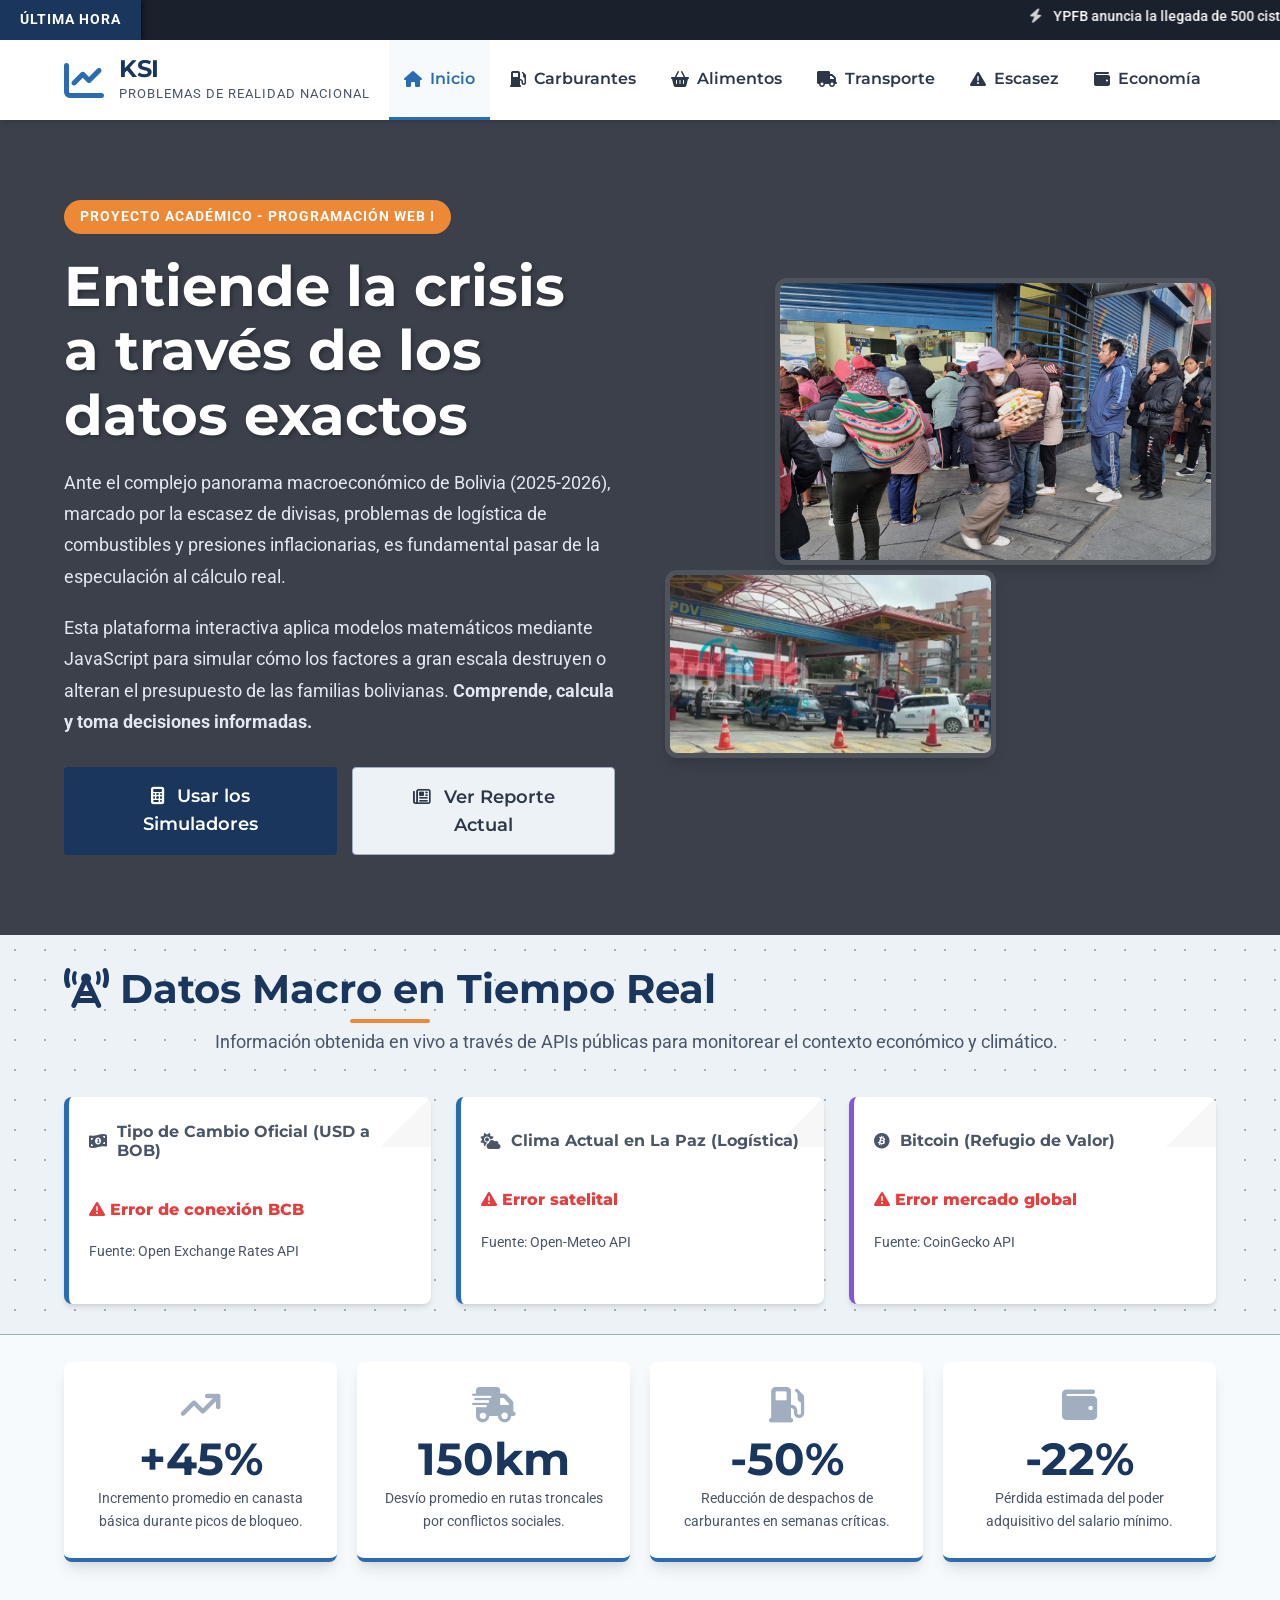
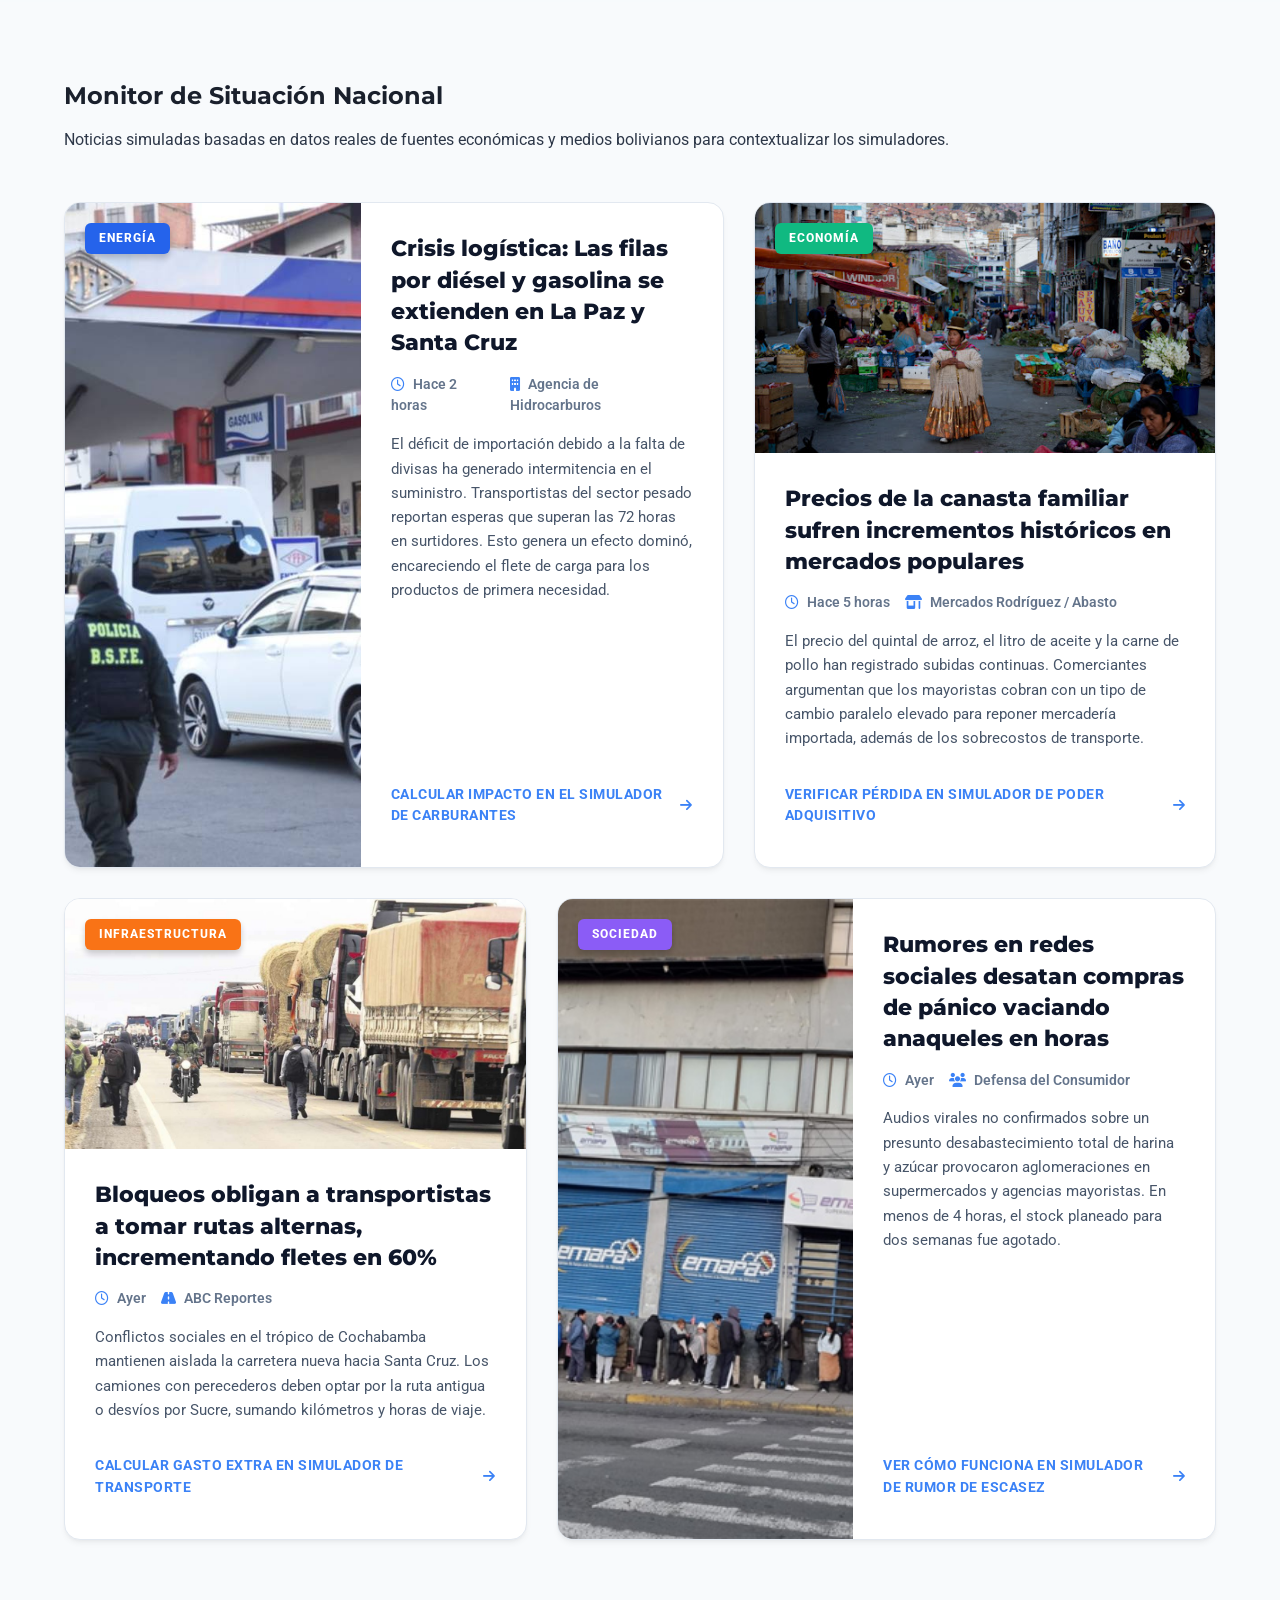
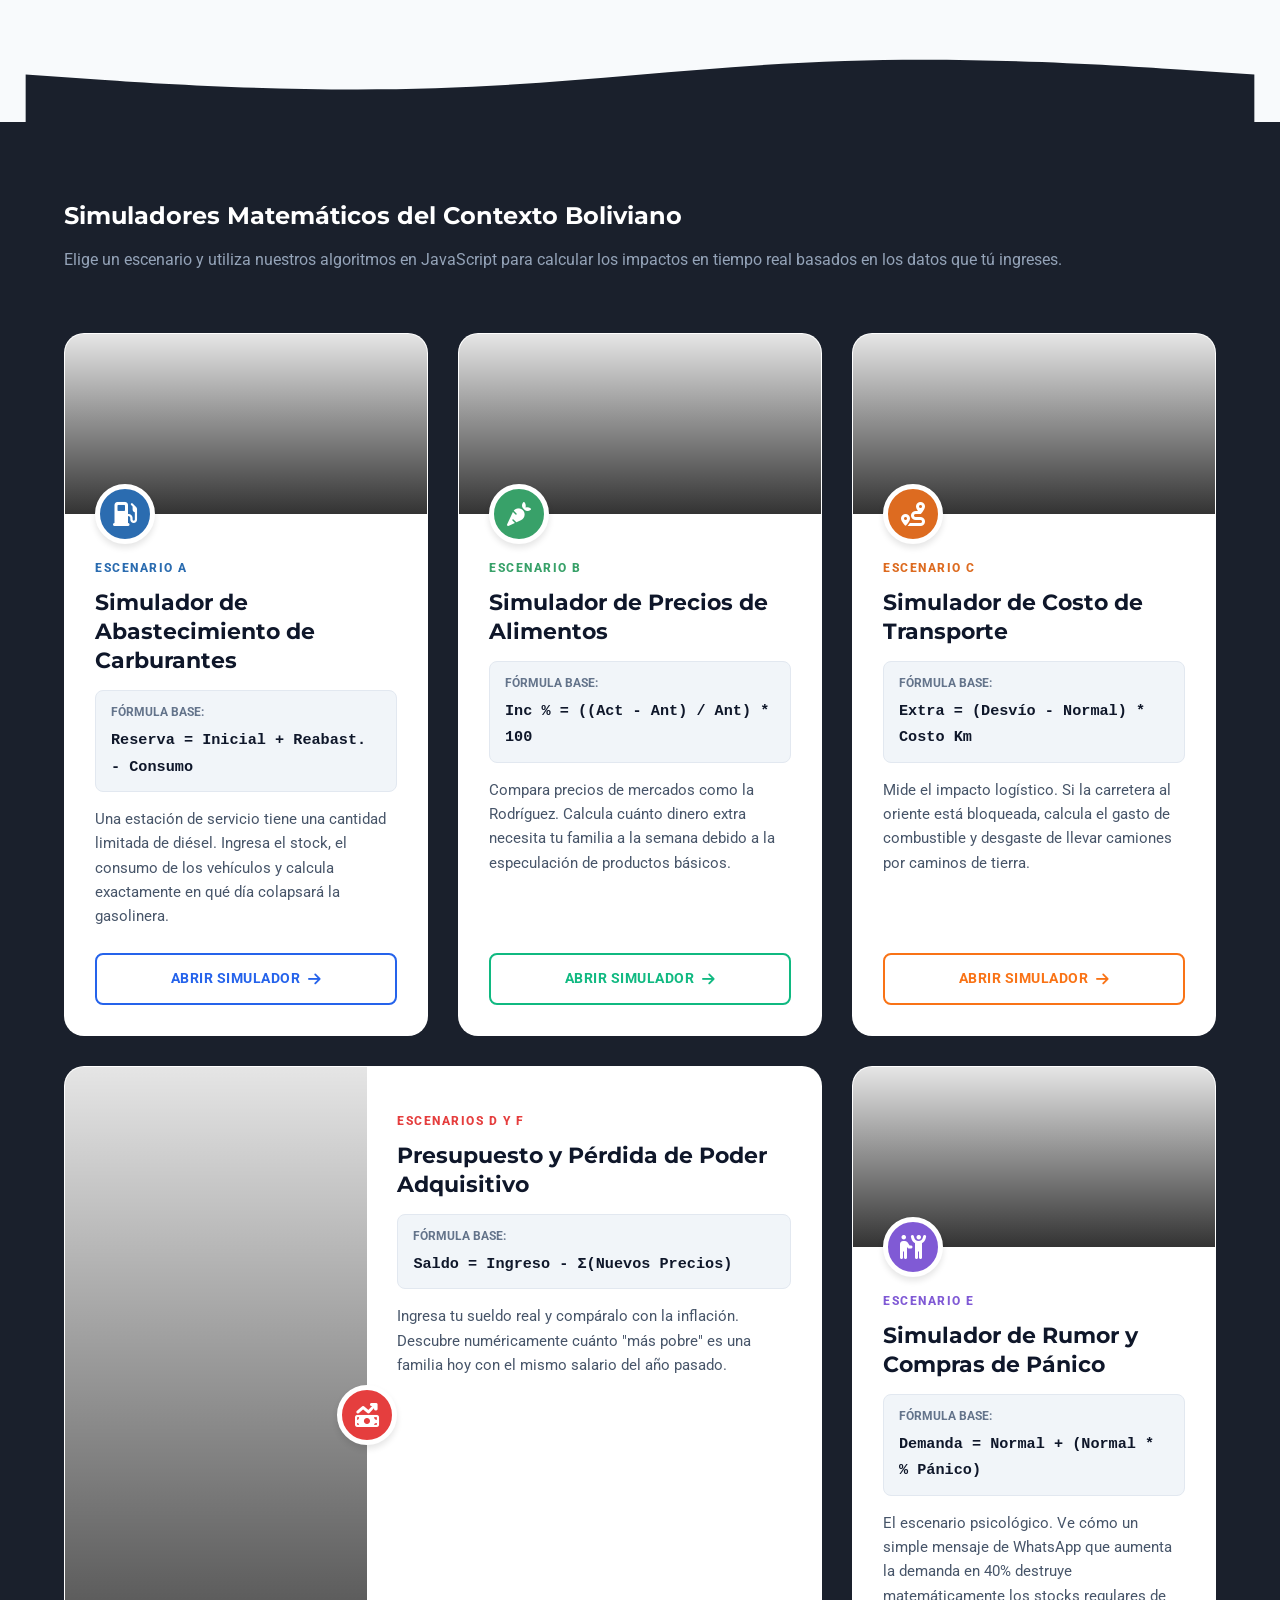
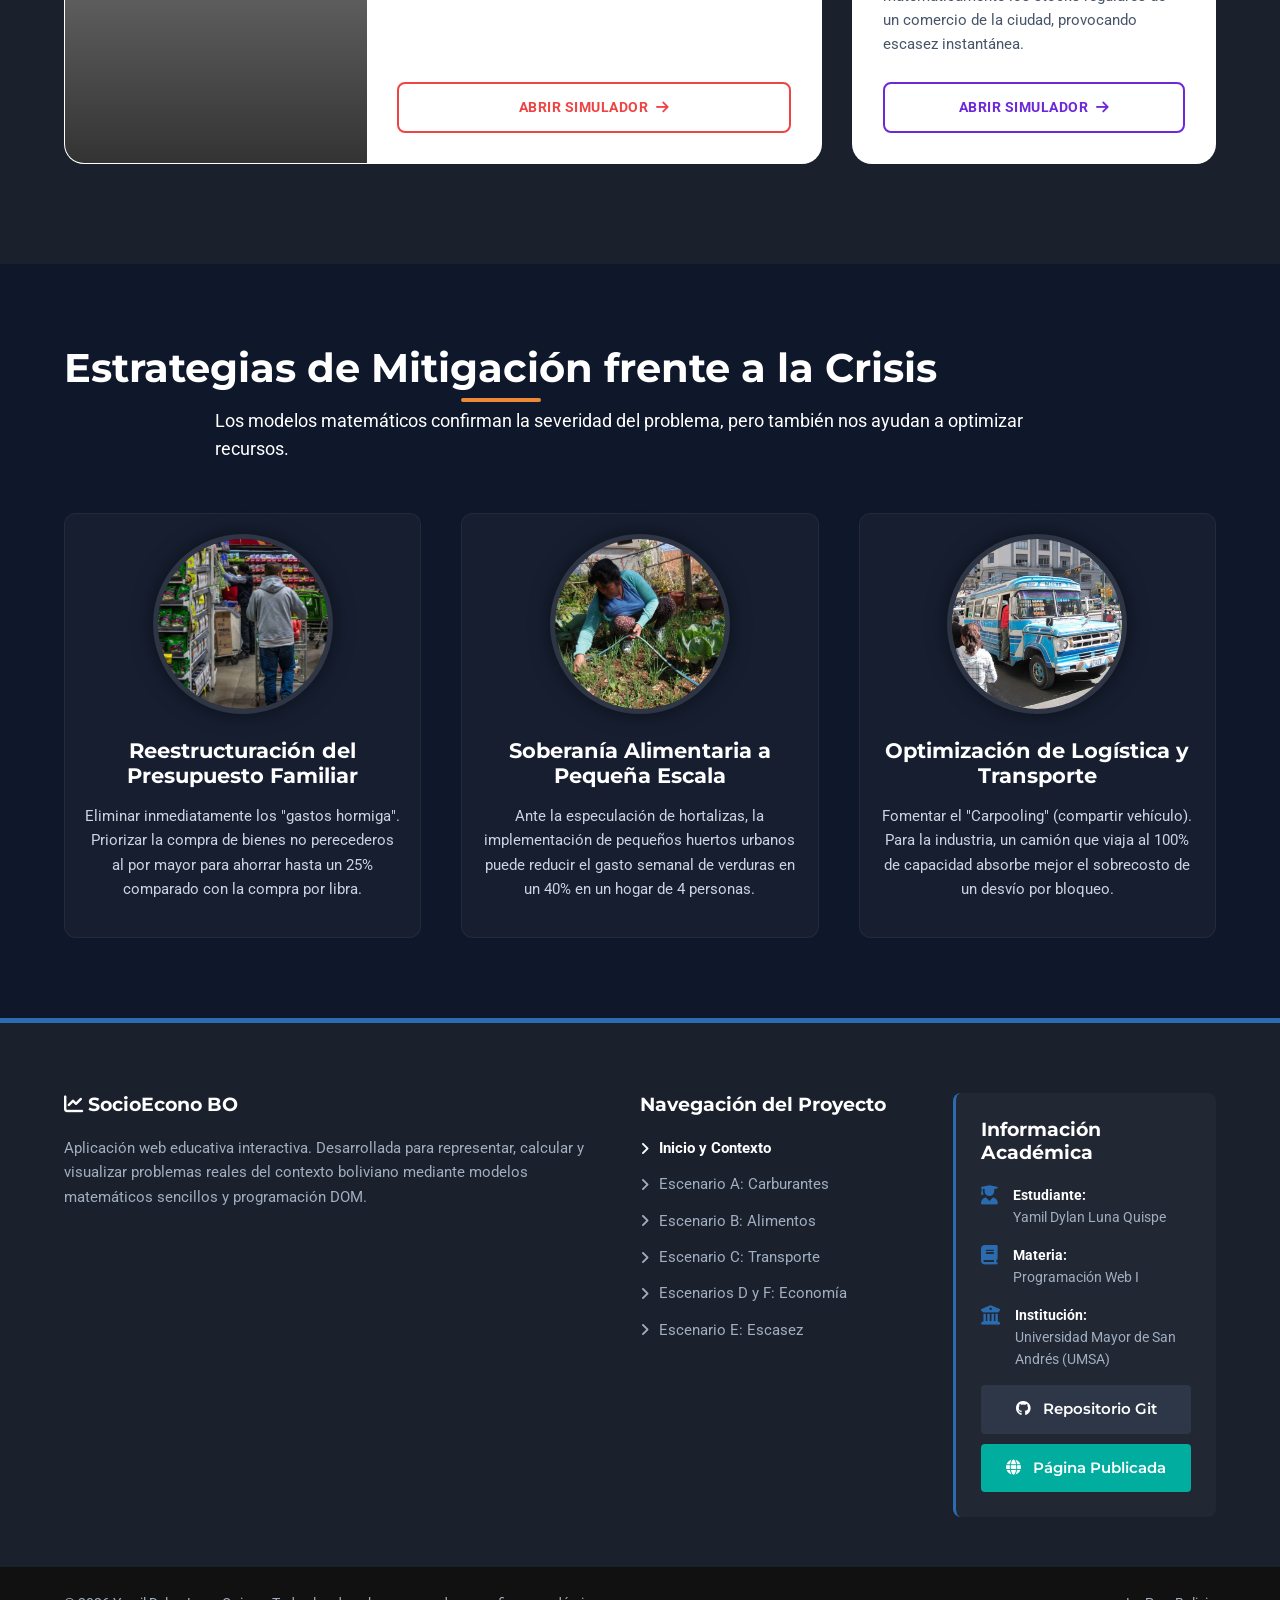
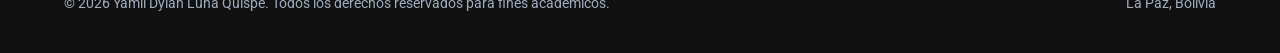
==== commit 25452de1: "Enlaces de direccion Actualizados" ====
--- a/index.html
+++ b/index.html
@@ -386,7 +386,7 @@
                 </div>
                 
                 <div class="botones-repo mt-15">
-                    <a href="https://github.com/tu-usuario/proyecto-web-crisis" target="_blank" class="btn btn-github"><i class="fa-brands fa-github"></i> Repositorio Git</a>
+                    <a href="https://github.com/lunayamildylanbs-cell/KSI---Monitor-y-Simulador-de-Crisis-Bolivia.git" target="_blank" class="btn btn-github"><i class="fa-brands fa-github"></i> Repositorio Git</a>
                     <a href="#" class="btn btn-netlify"><i class="fa-solid fa-globe"></i> Página Publicada</a>
                 </div>
             </div>
